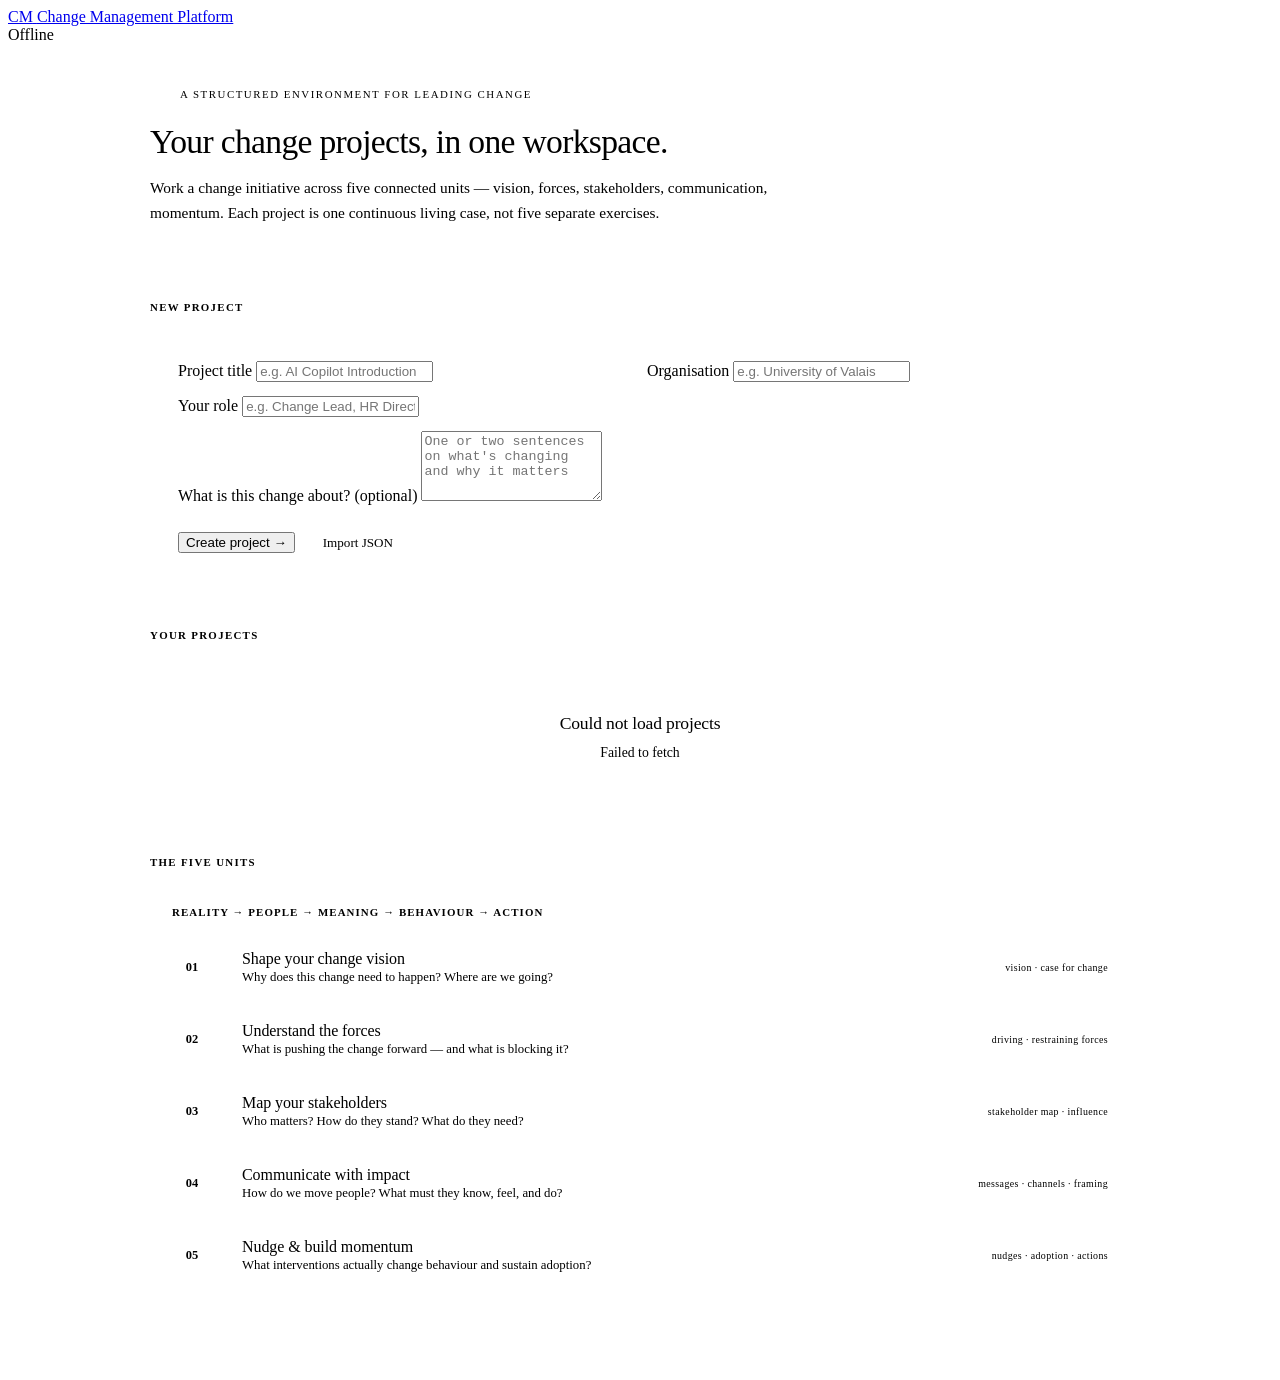
==== index.html @ 746314b5 "Rename index (4).html to index.html" ====
<!DOCTYPE html>
<html lang="en">
<head>
<meta charset="UTF-8">
<meta name="viewport" content="width=device-width, initial-scale=1.0">
<title>Change Management Platform</title>
<link rel="stylesheet" href="cmt-shell.css">
<style>
/* Dashboard-specific — this page doesn't use the workspace sidebar.
   Body needs to scroll (unit pages don't). */
body { height: auto; overflow: auto; min-height: 100vh; display: block; background: var(--canvas); }

.dash-wrap { max-width: 980px; margin: 0 auto; padding: 44px 32px 80px; }

/* Hero — subtle, editorial, not a marketing splash */
.hero {
  margin-bottom: 36px;
  padding-bottom: 24px;
  border-bottom: 1px solid var(--rule);
}
.hero-eyebrow {
  font-family: var(--mono);
  font-size: 0.68rem;
  font-weight: 500;
  letter-spacing: 0.14em;
  text-transform: uppercase;
  color: var(--muted);
  margin-bottom: 12px;
  display: flex;
  align-items: center;
  gap: 10px;
}
.hero-eyebrow::before {
  content: '';
  width: 20px;
  height: 1px;
  background: var(--accent);
}
.hero-title {
  font-family: var(--serif);
  font-size: 2.1rem;
  font-weight: 500;
  color: var(--ink);
  letter-spacing: -0.02em;
  line-height: 1.15;
  margin-bottom: 12px;
  max-width: 720px;
}
.hero-sub {
  font-size: 0.96rem;
  color: var(--body);
  line-height: 1.6;
  max-width: 620px;
}

/* Section headers */
.section-head {
  display: flex;
  align-items: baseline;
  justify-content: space-between;
  margin-bottom: 16px;
  padding-bottom: 8px;
}
.section-title {
  font-family: var(--mono);
  font-size: 0.68rem;
  font-weight: 600;
  letter-spacing: 0.12em;
  text-transform: uppercase;
  color: var(--muted);
}
.section-meta {
  font-family: var(--mono);
  font-size: 0.7rem;
  color: var(--muted);
}

/* New project form */
.new-project {
  background: var(--surface);
  border: 1px solid var(--rule);
  border-radius: 2px;
  padding: 24px 28px;
  margin-bottom: 44px;
}
.new-project-grid {
  display: grid;
  grid-template-columns: 1fr 1fr;
  gap: 14px;
  margin-bottom: 14px;
}
.new-project-field-full { grid-column: span 2; }
.new-project-actions {
  display: flex;
  gap: 10px;
  align-items: center;
  flex-wrap: wrap;
  padding-top: 6px;
}
.label-file {
  display: inline-flex;
  align-items: center;
  gap: 6px;
  padding: 10px 18px;
  border-radius: 2px;
  font-family: var(--sans);
  font-size: 0.82rem;
  font-weight: 500;
  cursor: pointer;
  border: 1px solid var(--g-30);
  background: var(--surface);
  color: var(--ink);
  transition: all var(--t-fast);
}
.label-file:hover { background: var(--g-10); border-color: var(--g-50); }

/* Projects list */
.projects-list { margin-bottom: 44px; }
.project-card {
  background: var(--surface);
  border: 1px solid var(--rule);
  border-radius: 2px;
  padding: 18px 22px;
  margin-bottom: 8px;
  transition: all var(--t-fast);
  cursor: pointer;
  display: grid;
  grid-template-columns: 1fr auto;
  gap: 18px;
  align-items: center;
}
.project-card:hover {
  border-color: var(--accent);
  box-shadow: 0 0 0 1px var(--accent);
}
.project-card-main { min-width: 0; }
.project-card-org {
  font-family: var(--mono);
  font-size: 0.62rem;
  font-weight: 500;
  letter-spacing: 0.1em;
  text-transform: uppercase;
  color: var(--muted);
  margin-bottom: 3px;
}
.project-card-title {
  font-family: var(--serif);
  font-size: 1.1rem;
  font-weight: 500;
  color: var(--ink);
  margin-bottom: 6px;
  line-height: 1.25;
  letter-spacing: -0.01em;
}
.project-card-summary {
  font-size: 0.82rem;
  color: var(--body);
  line-height: 1.55;
  margin-bottom: 10px;
  display: -webkit-box;
  -webkit-line-clamp: 2;
  -webkit-box-orient: vertical;
  overflow: hidden;
}
.project-card-meta {
  display: flex;
  align-items: center;
  gap: 14px;
  flex-wrap: wrap;
}
.project-card-date {
  font-family: var(--mono);
  font-size: 0.66rem;
  color: var(--muted);
}

/* Progress track */
.progress-track {
  display: flex;
  gap: 3px;
}
.progress-seg {
  width: 24px; height: 4px;
  border-radius: 1px;
  background: var(--rule);
  transition: background var(--t-fast);
}
.progress-seg.done { background: var(--accent); }
.progress-seg.active { background: var(--accent-lt); box-shadow: inset 0 0 0 1.5px var(--accent); }
.progress-label {
  font-family: var(--mono);
  font-size: 0.64rem;
  color: var(--muted);
  margin-left: 8px;
}

.project-card-actions {
  display: flex;
  flex-direction: column;
  gap: 8px;
  align-items: flex-end;
}

/* Stage badge */
.stage-badge {
  font-family: var(--mono);
  font-size: 0.6rem;
  font-weight: 600;
  letter-spacing: 0.08em;
  text-transform: uppercase;
  padding: 3px 8px;
  border-radius: 2px;
}
.stage-unit_1   { background: var(--u1-lt); color: var(--u1); }
.stage-unit_2   { background: var(--u2-lt); color: var(--u2); }
.stage-unit_3   { background: var(--u3-lt); color: var(--u3); }
.stage-unit_4   { background: var(--u4-lt); color: var(--u4); }
.stage-unit_5   { background: var(--u5-lt); color: var(--u5); }
.stage-complete { background: var(--ok-lt); color: var(--ok); }

/* Demo badge — subtle chip on seeded example projects */
.demo-chip {
  font-family: var(--mono);
  font-size: 0.58rem;
  font-weight: 600;
  letter-spacing: 0.12em;
  text-transform: uppercase;
  padding: 2px 7px;
  border-radius: 2px;
  background: var(--g-100);
  color: var(--g-00);
  margin-left: 8px;
  vertical-align: middle;
}

/* Empty state */
.projects-empty {
  background: var(--surface);
  border: 1px dashed var(--rule);
  border-radius: 2px;
  padding: 48px 24px;
  text-align: center;
}
.projects-empty-label {
  font-family: var(--mono);
  font-size: 0.68rem;
  font-weight: 500;
  letter-spacing: 0.1em;
  text-transform: uppercase;
  color: var(--muted);
  margin-bottom: 10px;
}
.projects-empty-title {
  font-family: var(--serif);
  font-size: 1.1rem;
  font-weight: 500;
  color: var(--ink);
  margin-bottom: 8px;
  letter-spacing: -0.01em;
}
.projects-empty-sub {
  font-size: 0.86rem;
  color: var(--body);
  line-height: 1.6;
  max-width: 360px;
  margin: 0 auto;
}

/* Unit reference table */
.units-overview {
  background: var(--surface);
  border: 1px solid var(--rule);
  border-radius: 2px;
  overflow: hidden;
}
.units-overview-head {
  padding: 14px 22px;
  background: var(--g-05);
  border-bottom: 1px solid var(--rule);
  font-family: var(--mono);
  font-size: 0.68rem;
  font-weight: 600;
  color: var(--muted);
  letter-spacing: 0.1em;
  text-transform: uppercase;
}
.unit-row {
  display: grid;
  grid-template-columns: 52px 1fr auto;
  align-items: center;
  gap: 18px;
  padding: 16px 22px;
  border-bottom: 1px solid var(--rule-soft);
  transition: background var(--t-fast);
}
.unit-row:last-child { border-bottom: none; }
.unit-row:hover { background: var(--g-05); }
.unit-num {
  width: 40px; height: 40px;
  border-radius: 2px;
  display: grid;
  place-items: center;
  font-family: var(--mono);
  font-size: 0.78rem;
  font-weight: 600;
  background: var(--g-10);
  color: var(--muted);
}
.unit-num.u1 { background: var(--u1-lt); color: var(--u1); }
.unit-num.u2 { background: var(--u2-lt); color: var(--u2); }
.unit-num.u3 { background: var(--u3-lt); color: var(--u3); }
.unit-num.u4 { background: var(--u4-lt); color: var(--u4); }
.unit-num.u5 { background: var(--u5-lt); color: var(--u5); }
.unit-name {
  font-family: var(--serif);
  font-size: 1rem;
  font-weight: 500;
  color: var(--ink);
  margin-bottom: 2px;
  letter-spacing: -0.005em;
}
.unit-question { font-size: 0.8rem; color: var(--muted); }
.unit-output {
  font-family: var(--mono);
  font-size: 0.62rem;
  color: var(--muted);
  text-align: right;
  letter-spacing: 0.04em;
}

/* Modal */
.modal-overlay {
  position: fixed;
  inset: 0;
  background: rgba(18,22,25,0.55);
  display: grid;
  place-items: center;
  z-index: 100;
  opacity: 0;
  pointer-events: none;
  transition: opacity var(--t-mid);
}
.modal-overlay.visible { opacity: 1; pointer-events: all; }
.modal {
  background: var(--surface);
  border-radius: 2px;
  padding: 28px;
  width: 460px;
  max-width: 92vw;
  box-shadow: 0 20px 60px rgba(0,0,0,0.25);
  transform: translateY(12px);
  transition: transform var(--t-mid);
}
.modal-overlay.visible .modal { transform: translateY(0); }
.modal-title {
  font-family: var(--serif);
  font-size: 1.15rem;
  font-weight: 500;
  color: var(--ink);
  margin-bottom: 6px;
  letter-spacing: -0.01em;
}
.modal-sub {
  font-size: 0.85rem;
  color: var(--body);
  margin-bottom: 22px;
  line-height: 1.55;
}
.modal-actions {
  display: flex;
  gap: 10px;
  justify-content: flex-end;
}

/* Skeleton */
.sk-card {
  height: 96px;
  margin-bottom: 8px;
  border-radius: 2px;
  background: linear-gradient(90deg, var(--g-10) 25%, var(--g-05) 50%, var(--g-10) 75%);
  background-size: 200% 100%;
  animation: shimmer 1.4s infinite;
}
@keyframes shimmer {
  0% { background-position: 200% 0; }
  100% { background-position: -200% 0; }
}

.btn-ghost { color: var(--muted); }
.btn-ghost:hover { color: var(--danger); background: var(--danger-lt); }

@media (max-width: 640px) {
  .hero-title { font-size: 1.5rem; }
  .new-project-grid { grid-template-columns: 1fr; }
  .new-project-field-full { grid-column: span 1; }
  .project-card { grid-template-columns: 1fr; }
  .project-card-actions { flex-direction: row; align-items: center; justify-content: space-between; }
}
</style>
</head>
<body>

<header class="topbar">
  <a class="topbar-brand" href="index.html">
    <span class="topbar-mark">CM</span>
    <span class="topbar-title">Change Management Platform</span>
  </a>
  <div class="topbar-center"></div>
  <div class="topbar-right">
    <span class="save-indicator" id="status-text">Connecting</span>
  </div>
</header>

<div class="dash-wrap">

  <div class="hero">
    <div class="hero-eyebrow">A structured environment for leading change</div>
    <h1 class="hero-title">Your change projects, in one workspace.</h1>
    <p class="hero-sub">Work a change initiative across five connected units — vision, forces, stakeholders, communication, momentum. Each project is one continuous living case, not five separate exercises.</p>
  </div>

  <div class="section-head">
    <div class="section-title">New project</div>
  </div>
  <div class="new-project">
    <div class="new-project-grid">
      <div class="field-group" style="margin:0;">
        <label class="label">Project title</label>
        <input class="field-input" id="np-title" placeholder="e.g. AI Copilot Introduction" maxlength="120">
      </div>
      <div class="field-group" style="margin:0;">
        <label class="label">Organisation</label>
        <input class="field-input" id="np-org" placeholder="e.g. University of Valais" maxlength="120">
      </div>
      <div class="field-group" style="margin:0;">
        <label class="label">Your role</label>
        <input class="field-input" id="np-role" placeholder="e.g. Change Lead, HR Director" maxlength="120">
      </div>
      <div class="field-group new-project-field-full" style="margin:0;">
        <label class="label">What is this change about? (optional)</label>
        <textarea class="field-textarea" id="np-summary" style="min-height:64px;" placeholder="One or two sentences on what's changing and why it matters"></textarea>
      </div>
    </div>
    <div class="new-project-actions">
      <button class="btn btn-primary" id="btn-create" onclick="createProject()">Create project →</button>
      <label class="label-file">
        Import JSON
        <input type="file" accept=".json" style="display:none;" onchange="importProject(event)">
      </label>
    </div>
  </div>

  <div class="section-head">
    <div class="section-title">Your projects</div>
    <div class="section-meta" id="projects-count"></div>
  </div>
  <div class="projects-list" id="projects-list">
    <div class="sk-card"></div>
    <div class="sk-card" style="opacity:0.6;"></div>
  </div>

  <div class="section-head">
    <div class="section-title">The five units</div>
  </div>
  <div class="units-overview">
    <div class="units-overview-head">Reality → People → Meaning → Behaviour → Action</div>
    <div class="unit-row">
      <div class="unit-num u1">01</div>
      <div>
        <div class="unit-name">Shape your change vision</div>
        <div class="unit-question">Why does this change need to happen? Where are we going?</div>
      </div>
      <div class="unit-output">vision · case for change</div>
    </div>
    <div class="unit-row">
      <div class="unit-num u2">02</div>
      <div>
        <div class="unit-name">Understand the forces</div>
        <div class="unit-question">What is pushing the change forward — and what is blocking it?</div>
      </div>
      <div class="unit-output">driving · restraining forces</div>
    </div>
    <div class="unit-row">
      <div class="unit-num u3">03</div>
      <div>
        <div class="unit-name">Map your stakeholders</div>
        <div class="unit-question">Who matters? How do they stand? What do they need?</div>
      </div>
      <div class="unit-output">stakeholder map · influence</div>
    </div>
    <div class="unit-row">
      <div class="unit-num u4">04</div>
      <div>
        <div class="unit-name">Communicate with impact</div>
        <div class="unit-question">How do we move people? What must they know, feel, and do?</div>
      </div>
      <div class="unit-output">messages · channels · framing</div>
    </div>
    <div class="unit-row">
      <div class="unit-num u5">05</div>
      <div>
        <div class="unit-name">Nudge &amp; build momentum</div>
        <div class="unit-question">What interventions actually change behaviour and sustain adoption?</div>
      </div>
      <div class="unit-output">nudges · adoption · actions</div>
    </div>
  </div>

</div>

<div class="modal-overlay" id="delete-modal">
  <div class="modal">
    <div class="modal-title">Delete this project?</div>
    <div class="modal-sub">This will permanently delete the project and all its unit data. This cannot be undone.</div>
    <div class="modal-actions">
      <button class="btn btn-secondary" onclick="closeDeleteModal()">Cancel</button>
      <button class="btn btn-primary" style="background:var(--danger);" id="btn-confirm-delete" onclick="confirmDelete()">Delete project</button>
    </div>
  </div>
</div>

<div class="toast" id="toast"></div>

<script src="cmt-client.js"></script>
<script>
'use strict';

const UNIT_FILES = {
  unit_1:   'unit1-vision.html',
  unit_2:   'unit2-forces.html',
  unit_3:   'unit3-stakeholders.html',
  unit_4:   'unit4-communication.html',
  unit_5:   'unit5-nudges.html',
  complete: 'unit1-vision.html',
};
const STAGE_LABELS = {
  unit_1: 'Unit 1 — Vision', unit_2: 'Unit 2 — Forces', unit_3: 'Unit 3 — Stakeholders',
  unit_4: 'Unit 4 — Communication', unit_5: 'Unit 5 — Momentum', complete: 'Complete',
};
const STAGE_TO_NUM = { unit_1:1, unit_2:2, unit_3:3, unit_4:4, unit_5:5, complete:5 };

let deleteTargetId = null;

async function init() {
  const { ok } = await CMT.ping();
  const text = document.getElementById('status-text');
  if (ok) { text.textContent = 'Connected'; text.className = 'save-indicator saved'; }
  else { text.textContent = 'Offline'; }
  loadProjects();
}

async function loadProjects() {
  const list = document.getElementById('projects-list');
  const count = document.getElementById('projects-count');
  try {
    const projects = await CMT.getProjects();
    count.textContent = projects.length + ' project' + (projects.length !== 1 ? 's' : '');
    if (!projects.length) {
      list.innerHTML = '<div class="projects-empty">'
        + '<div class="projects-empty-label">No projects yet</div>'
        + '<div class="projects-empty-title">Start your first change project</div>'
        + '<div class="projects-empty-sub">Each project works through all five units as one connected case.</div>'
        + '</div>';
      return;
    }
    list.innerHTML = projects.map(p => renderProjectCard(p)).join('');
  } catch (e) {
    list.innerHTML = '<div class="projects-empty"><div class="projects-empty-title">Could not load projects</div><div class="projects-empty-sub">' + esc(e.message) + '</div></div>';
  }
}

function renderProjectCard(p) {
  const stageNum = STAGE_TO_NUM[p.stage] || 1;
  const segs = [1,2,3,4,5].map(n => {
    const cls = n < stageNum ? 'done' : n === stageNum ? 'active' : '';
    return '<div class="progress-seg ' + cls + '"></div>';
  }).join('');
  const updated = new Date(p.updated_at).toLocaleDateString('en-GB', { day:'numeric', month:'short', year:'numeric' });

  return '<div class="project-card" onclick="openProject(\'' + p.id + '\')">'
    + '<div class="project-card-main">'
    +   (p.organization ? '<div class="project-card-org">' + esc(p.organization) + '</div>' : '')
    +   '<div class="project-card-title">' + esc(p.title) + (p.is_demo ? '<span class="demo-chip">Demo</span>' : '') + '</div>'
    +   (p.summary ? '<div class="project-card-summary">' + esc(p.summary) + '</div>' : '')
    +   '<div class="project-card-meta">'
    +     '<div class="progress-track">' + segs + '</div>'
    +     '<div class="progress-label">' + (STAGE_LABELS[p.stage] || 'Unit 1') + '</div>'
    +     '<div class="project-card-date">Updated ' + updated + '</div>'
    +   '</div>'
    + '</div>'
    + '<div class="project-card-actions" onclick="event.stopPropagation()">'
    +   '<span class="stage-badge stage-' + p.stage + '">' + (STAGE_LABELS[p.stage] || 'Unit 1') + '</span>'
    +   (p.is_demo
        ? ''
        : '<button class="btn btn-sm btn-ghost" onclick="promptDelete(\'' + p.id + '\')">Delete</button>')
    + '</div>'
    + '</div>';
}

function openProject(projectId) {
  CMT.setCurrentProjectId(projectId);
  CMT.getProject(projectId).then(p => {
    if (!p) return;
    const file = UNIT_FILES[p.stage] || 'unit1-vision.html';
    window.location.href = file + '?project=' + projectId;
  });
}

async function createProject() {
  const title   = document.getElementById('np-title').value.trim();
  const org     = document.getElementById('np-org').value.trim();
  const role    = document.getElementById('np-role').value.trim();
  const summary = document.getElementById('np-summary').value.trim();
  if (!title) {
    document.getElementById('np-title').focus();
    showToast('Please give your project a title.', 'error');
    return;
  }
  const btn = document.getElementById('btn-create');
  btn.disabled = true; btn.textContent = 'Creating';
  try {
    const project = await CMT.createProject({ title, organization: org, your_role: role, summary });
    showToast('Project created.', 'ok');
    window.location.href = 'unit1-vision.html?project=' + project.id;
  } catch (e) {
    showToast('Could not create project: ' + e.message, 'error');
    btn.disabled = false; btn.textContent = 'Create project →';
  }
}

async function importProject(event) {
  const file = event.target.files[0];
  if (!file) return;
  try {
    showToast('Importing');
    await CMT.importProject(file);
    showToast('Project imported.', 'ok');
    await loadProjects();
  } catch (e) {
    showToast('Import failed: ' + e.message, 'error');
  }
  event.target.value = '';
}

function promptDelete(projectId) {
  deleteTargetId = projectId;
  document.getElementById('delete-modal').classList.add('visible');
}
function closeDeleteModal() {
  deleteTargetId = null;
  document.getElementById('delete-modal').classList.remove('visible');
}
async function confirmDelete() {
  if (!deleteTargetId) return;
  try {
    await CMT.deleteProject(deleteTargetId);
    showToast('Project deleted.', 'ok');
    closeDeleteModal();
    loadProjects();
  } catch (e) {
    showToast('Delete failed: ' + e.message, 'error');
  }
}

function showToast(msg, type = '') {
  const t = document.getElementById('toast');
  t.textContent = msg;
  t.className = 'toast show ' + type;
  setTimeout(() => t.classList.remove('show'), 3000);
}
function esc(s) { return String(s || '').replace(/&/g,'&amp;').replace(/</g,'&lt;').replace(/>/g,'&gt;').replace(/"/g,'&quot;'); }

document.getElementById('delete-modal').addEventListener('click', function(e) {
  if (e.target === this) closeDeleteModal();
});

init();
</script>
</body>
</html>
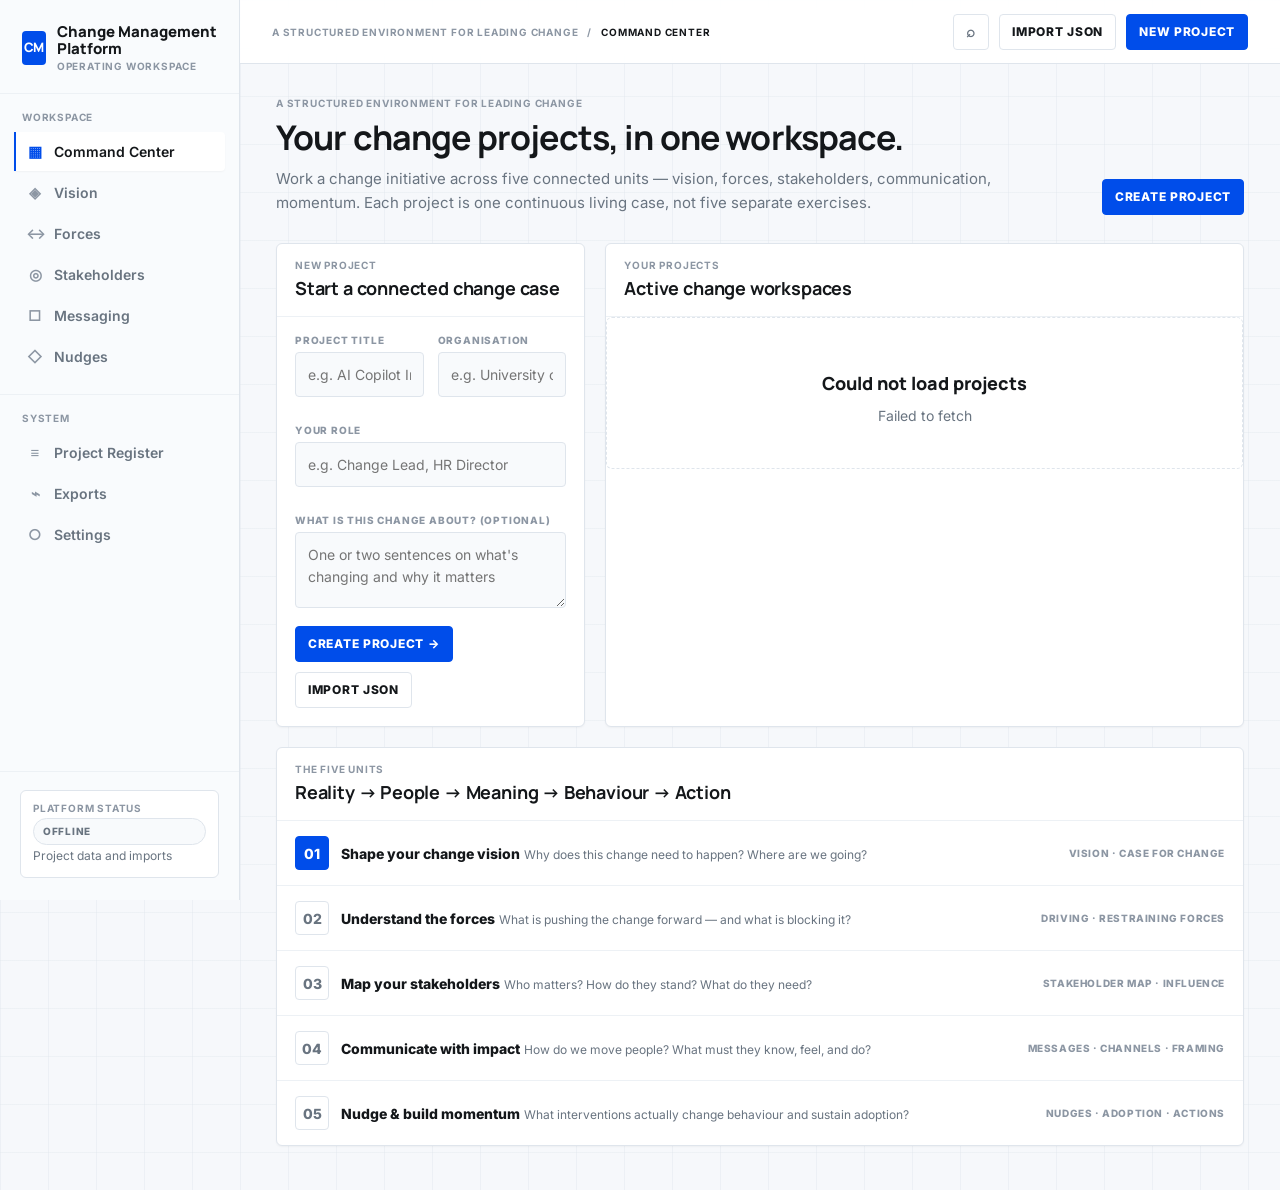
==== commit b53e886e: "design update" ====
--- a/index.html
+++ b/index.html
@@ -1,680 +1,354 @@
 <!DOCTYPE html>
 <html lang="en">
 <head>
-<meta charset="UTF-8">
-<meta name="viewport" content="width=device-width, initial-scale=1.0">
-<title>Change Management Platform</title>
-<link rel="stylesheet" href="cmt-shell.css">
-<style>
-/* Dashboard-specific — this page doesn't use the workspace sidebar.
-   Body needs to scroll (unit pages don't). */
-body { height: auto; overflow: auto; min-height: 100vh; display: block; background: var(--canvas); }
-
-.dash-wrap { max-width: 980px; margin: 0 auto; padding: 44px 32px 80px; }
-
-/* Hero — subtle, editorial, not a marketing splash */
-.hero {
-  margin-bottom: 36px;
-  padding-bottom: 24px;
-  border-bottom: 1px solid var(--rule);
-}
-.hero-eyebrow {
-  font-family: var(--mono);
-  font-size: 0.68rem;
-  font-weight: 500;
-  letter-spacing: 0.14em;
-  text-transform: uppercase;
-  color: var(--muted);
-  margin-bottom: 12px;
-  display: flex;
-  align-items: center;
-  gap: 10px;
-}
-.hero-eyebrow::before {
-  content: '';
-  width: 20px;
-  height: 1px;
-  background: var(--accent);
-}
-.hero-title {
-  font-family: var(--serif);
-  font-size: 2.1rem;
-  font-weight: 500;
-  color: var(--ink);
-  letter-spacing: -0.02em;
-  line-height: 1.15;
-  margin-bottom: 12px;
-  max-width: 720px;
-}
-.hero-sub {
-  font-size: 0.96rem;
-  color: var(--body);
-  line-height: 1.6;
-  max-width: 620px;
-}
-
-/* Section headers */
-.section-head {
-  display: flex;
-  align-items: baseline;
-  justify-content: space-between;
-  margin-bottom: 16px;
-  padding-bottom: 8px;
-}
-.section-title {
-  font-family: var(--mono);
-  font-size: 0.68rem;
-  font-weight: 600;
-  letter-spacing: 0.12em;
-  text-transform: uppercase;
-  color: var(--muted);
-}
-.section-meta {
-  font-family: var(--mono);
-  font-size: 0.7rem;
-  color: var(--muted);
-}
-
-/* New project form */
-.new-project {
-  background: var(--surface);
-  border: 1px solid var(--rule);
-  border-radius: 2px;
-  padding: 24px 28px;
-  margin-bottom: 44px;
-}
-.new-project-grid {
-  display: grid;
-  grid-template-columns: 1fr 1fr;
-  gap: 14px;
-  margin-bottom: 14px;
-}
-.new-project-field-full { grid-column: span 2; }
-.new-project-actions {
-  display: flex;
-  gap: 10px;
-  align-items: center;
-  flex-wrap: wrap;
-  padding-top: 6px;
-}
-.label-file {
-  display: inline-flex;
-  align-items: center;
-  gap: 6px;
-  padding: 10px 18px;
-  border-radius: 2px;
-  font-family: var(--sans);
-  font-size: 0.82rem;
-  font-weight: 500;
-  cursor: pointer;
-  border: 1px solid var(--g-30);
-  background: var(--surface);
-  color: var(--ink);
-  transition: all var(--t-fast);
-}
-.label-file:hover { background: var(--g-10); border-color: var(--g-50); }
-
-/* Projects list */
-.projects-list { margin-bottom: 44px; }
-.project-card {
-  background: var(--surface);
-  border: 1px solid var(--rule);
-  border-radius: 2px;
-  padding: 18px 22px;
-  margin-bottom: 8px;
-  transition: all var(--t-fast);
-  cursor: pointer;
-  display: grid;
-  grid-template-columns: 1fr auto;
-  gap: 18px;
-  align-items: center;
-}
-.project-card:hover {
-  border-color: var(--accent);
-  box-shadow: 0 0 0 1px var(--accent);
-}
-.project-card-main { min-width: 0; }
-.project-card-org {
-  font-family: var(--mono);
-  font-size: 0.62rem;
-  font-weight: 500;
-  letter-spacing: 0.1em;
-  text-transform: uppercase;
-  color: var(--muted);
-  margin-bottom: 3px;
-}
-.project-card-title {
-  font-family: var(--serif);
-  font-size: 1.1rem;
-  font-weight: 500;
-  color: var(--ink);
-  margin-bottom: 6px;
-  line-height: 1.25;
-  letter-spacing: -0.01em;
-}
-.project-card-summary {
-  font-size: 0.82rem;
-  color: var(--body);
-  line-height: 1.55;
-  margin-bottom: 10px;
-  display: -webkit-box;
-  -webkit-line-clamp: 2;
-  -webkit-box-orient: vertical;
-  overflow: hidden;
-}
-.project-card-meta {
-  display: flex;
-  align-items: center;
-  gap: 14px;
-  flex-wrap: wrap;
-}
-.project-card-date {
-  font-family: var(--mono);
-  font-size: 0.66rem;
-  color: var(--muted);
-}
-
-/* Progress track */
-.progress-track {
-  display: flex;
-  gap: 3px;
-}
-.progress-seg {
-  width: 24px; height: 4px;
-  border-radius: 1px;
-  background: var(--rule);
-  transition: background var(--t-fast);
-}
-.progress-seg.done { background: var(--accent); }
-.progress-seg.active { background: var(--accent-lt); box-shadow: inset 0 0 0 1.5px var(--accent); }
-.progress-label {
-  font-family: var(--mono);
-  font-size: 0.64rem;
-  color: var(--muted);
-  margin-left: 8px;
-}
-
-.project-card-actions {
-  display: flex;
-  flex-direction: column;
-  gap: 8px;
-  align-items: flex-end;
-}
-
-/* Stage badge */
-.stage-badge {
-  font-family: var(--mono);
-  font-size: 0.6rem;
-  font-weight: 600;
-  letter-spacing: 0.08em;
-  text-transform: uppercase;
-  padding: 3px 8px;
-  border-radius: 2px;
-}
-.stage-unit_1   { background: var(--u1-lt); color: var(--u1); }
-.stage-unit_2   { background: var(--u2-lt); color: var(--u2); }
-.stage-unit_3   { background: var(--u3-lt); color: var(--u3); }
-.stage-unit_4   { background: var(--u4-lt); color: var(--u4); }
-.stage-unit_5   { background: var(--u5-lt); color: var(--u5); }
-.stage-complete { background: var(--ok-lt); color: var(--ok); }
-
-/* Demo badge — subtle chip on seeded example projects */
-.demo-chip {
-  font-family: var(--mono);
-  font-size: 0.58rem;
-  font-weight: 600;
-  letter-spacing: 0.12em;
-  text-transform: uppercase;
-  padding: 2px 7px;
-  border-radius: 2px;
-  background: var(--g-100);
-  color: var(--g-00);
-  margin-left: 8px;
-  vertical-align: middle;
-}
-
-/* Empty state */
-.projects-empty {
-  background: var(--surface);
-  border: 1px dashed var(--rule);
-  border-radius: 2px;
-  padding: 48px 24px;
-  text-align: center;
-}
-.projects-empty-label {
-  font-family: var(--mono);
-  font-size: 0.68rem;
-  font-weight: 500;
-  letter-spacing: 0.1em;
-  text-transform: uppercase;
-  color: var(--muted);
-  margin-bottom: 10px;
-}
-.projects-empty-title {
-  font-family: var(--serif);
-  font-size: 1.1rem;
-  font-weight: 500;
-  color: var(--ink);
-  margin-bottom: 8px;
-  letter-spacing: -0.01em;
-}
-.projects-empty-sub {
-  font-size: 0.86rem;
-  color: var(--body);
-  line-height: 1.6;
-  max-width: 360px;
-  margin: 0 auto;
-}
-
-/* Unit reference table */
-.units-overview {
-  background: var(--surface);
-  border: 1px solid var(--rule);
-  border-radius: 2px;
-  overflow: hidden;
-}
-.units-overview-head {
-  padding: 14px 22px;
-  background: var(--g-05);
-  border-bottom: 1px solid var(--rule);
-  font-family: var(--mono);
-  font-size: 0.68rem;
-  font-weight: 600;
-  color: var(--muted);
-  letter-spacing: 0.1em;
-  text-transform: uppercase;
-}
-.unit-row {
-  display: grid;
-  grid-template-columns: 52px 1fr auto;
-  align-items: center;
-  gap: 18px;
-  padding: 16px 22px;
-  border-bottom: 1px solid var(--rule-soft);
-  transition: background var(--t-fast);
-}
-.unit-row:last-child { border-bottom: none; }
-.unit-row:hover { background: var(--g-05); }
-.unit-num {
-  width: 40px; height: 40px;
-  border-radius: 2px;
-  display: grid;
-  place-items: center;
-  font-family: var(--mono);
-  font-size: 0.78rem;
-  font-weight: 600;
-  background: var(--g-10);
-  color: var(--muted);
-}
-.unit-num.u1 { background: var(--u1-lt); color: var(--u1); }
-.unit-num.u2 { background: var(--u2-lt); color: var(--u2); }
-.unit-num.u3 { background: var(--u3-lt); color: var(--u3); }
-.unit-num.u4 { background: var(--u4-lt); color: var(--u4); }
-.unit-num.u5 { background: var(--u5-lt); color: var(--u5); }
-.unit-name {
-  font-family: var(--serif);
-  font-size: 1rem;
-  font-weight: 500;
-  color: var(--ink);
-  margin-bottom: 2px;
-  letter-spacing: -0.005em;
-}
-.unit-question { font-size: 0.8rem; color: var(--muted); }
-.unit-output {
-  font-family: var(--mono);
-  font-size: 0.62rem;
-  color: var(--muted);
-  text-align: right;
-  letter-spacing: 0.04em;
-}
-
-/* Modal */
-.modal-overlay {
-  position: fixed;
-  inset: 0;
-  background: rgba(18,22,25,0.55);
-  display: grid;
-  place-items: center;
-  z-index: 100;
-  opacity: 0;
-  pointer-events: none;
-  transition: opacity var(--t-mid);
-}
-.modal-overlay.visible { opacity: 1; pointer-events: all; }
-.modal {
-  background: var(--surface);
-  border-radius: 2px;
-  padding: 28px;
-  width: 460px;
-  max-width: 92vw;
-  box-shadow: 0 20px 60px rgba(0,0,0,0.25);
-  transform: translateY(12px);
-  transition: transform var(--t-mid);
-}
-.modal-overlay.visible .modal { transform: translateY(0); }
-.modal-title {
-  font-family: var(--serif);
-  font-size: 1.15rem;
-  font-weight: 500;
-  color: var(--ink);
-  margin-bottom: 6px;
-  letter-spacing: -0.01em;
-}
-.modal-sub {
-  font-size: 0.85rem;
-  color: var(--body);
-  margin-bottom: 22px;
-  line-height: 1.55;
-}
-.modal-actions {
-  display: flex;
-  gap: 10px;
-  justify-content: flex-end;
-}
-
-/* Skeleton */
-.sk-card {
-  height: 96px;
-  margin-bottom: 8px;
-  border-radius: 2px;
-  background: linear-gradient(90deg, var(--g-10) 25%, var(--g-05) 50%, var(--g-10) 75%);
-  background-size: 200% 100%;
-  animation: shimmer 1.4s infinite;
-}
-@keyframes shimmer {
-  0% { background-position: 200% 0; }
-  100% { background-position: -200% 0; }
-}
-
-.btn-ghost { color: var(--muted); }
-.btn-ghost:hover { color: var(--danger); background: var(--danger-lt); }
-
-@media (max-width: 640px) {
-  .hero-title { font-size: 1.5rem; }
-  .new-project-grid { grid-template-columns: 1fr; }
-  .new-project-field-full { grid-column: span 1; }
-  .project-card { grid-template-columns: 1fr; }
-  .project-card-actions { flex-direction: row; align-items: center; justify-content: space-between; }
-}
-</style>
+  <meta charset="UTF-8">
+  <meta name="viewport" content="width=device-width, initial-scale=1.0">
+  <title>Change Management Platform</title>
+  <link rel="stylesheet" href="cmt-system.css">
 </head>
 <body>
-
-<header class="topbar">
-  <a class="topbar-brand" href="index.html">
-    <span class="topbar-mark">CM</span>
-    <span class="topbar-title">Change Management Platform</span>
-  </a>
-  <div class="topbar-center"></div>
-  <div class="topbar-right">
-    <span class="save-indicator" id="status-text">Connecting</span>
+  <div class="app-shell">
+    <aside class="sidebar" aria-label="Product navigation">
+      <div class="brand">
+        <a class="brand-lockup" href="index.html">
+          <div class="brand-mark">CM</div>
+          <div>
+            <div class="brand-title">Change Management Platform</div>
+            <div class="brand-subtitle">Operating workspace</div>
+          </div>
+        </a>
+      </div>
+
+      <div class="side-section">
+        <div class="side-title meta-label">Workspace</div>
+        <nav class="nav-list">
+          <a class="nav-item is-active" href="index.html"><span class="nav-icon">▦</span><span>Command Center</span></a>
+          <a class="nav-item" href="unit1-vision.html"><span class="nav-icon">◈</span><span>Vision</span></a>
+          <a class="nav-item" href="unit2-forces.html"><span class="nav-icon">↔</span><span>Forces</span></a>
+          <a class="nav-item" href="unit3-stakeholders.html"><span class="nav-icon">◎</span><span>Stakeholders</span></a>
+          <a class="nav-item" href="unit4-communication.html"><span class="nav-icon">□</span><span>Messaging</span></a>
+          <a class="nav-item" href="unit5-nudges.html"><span class="nav-icon">◇</span><span>Nudges</span></a>
+        </nav>
+      </div>
+
+      <div class="side-section">
+        <div class="side-title meta-label">System</div>
+        <nav class="nav-list">
+          <a class="nav-item" href="#"><span class="nav-icon">≡</span><span>Project Register</span></a>
+          <a class="nav-item" href="#"><span class="nav-icon">⌁</span><span>Exports</span></a>
+          <a class="nav-item" href="#"><span class="nav-icon">○</span><span>Settings</span></a>
+        </nav>
+      </div>
+
+      <div class="sidebar-footer">
+        <div class="workspace-chip">
+          <div class="meta-label">Platform status</div>
+          <div class="workspace-chip-title" id="status-text">Connecting</div>
+          <div class="workspace-chip-sub">Project data and imports</div>
+        </div>
+      </div>
+    </aside>
+
+    <header class="topbar">
+      <nav class="crumbs" aria-label="Breadcrumb">
+        <span class="meta-label">A structured environment for leading change</span>
+        <span class="meta-label">/</span>
+        <span class="meta-label crumb-current">Command Center</span>
+      </nav>
+      <div class="topbar-actions">
+        <button class="btn btn-quiet icon-btn" aria-label="Search">⌕</button>
+        <label class="btn">
+          Import JSON
+          <input type="file" accept=".json" style="display:none;" onchange="importProject(event)">
+        </label>
+        <button class="btn btn-primary" onclick="document.getElementById('np-title').focus()">New Project</button>
+      </div>
+    </header>
+
+    <main class="main">
+      <div class="main-inner">
+        <section class="page-head">
+          <div>
+            <div class="eyebrow">A structured environment for leading change</div>
+            <h1 class="page-title">Your change projects, in one workspace.</h1>
+            <p class="page-subtitle">Work a change initiative across five connected units — vision, forces, stakeholders, communication, momentum. Each project is one continuous living case, not five separate exercises.</p>
+          </div>
+          <button class="btn btn-primary" onclick="document.getElementById('np-title').focus()">Create Project</button>
+        </section>
+
+        <div class="grid-12">
+          <section class="module span-4">
+            <div class="module-header">
+              <div>
+                <div class="eyebrow">New project</div>
+                <h2 class="module-title">Start a connected change case</h2>
+              </div>
+            </div>
+            <div class="module-body">
+              <div class="field-grid">
+                <div class="field-group">
+                  <label class="label">Project title</label>
+                  <input class="field-input" id="np-title" placeholder="e.g. AI Copilot Introduction" maxlength="120">
+                </div>
+                <div class="field-group">
+                  <label class="label">Organisation</label>
+                  <input class="field-input" id="np-org" placeholder="e.g. University of Valais" maxlength="120">
+                </div>
+                <div class="field-group field-wide">
+                  <label class="label">Your role</label>
+                  <input class="field-input" id="np-role" placeholder="e.g. Change Lead, HR Director" maxlength="120">
+                </div>
+                <div class="field-group field-wide">
+                  <label class="label">What is this change about? (optional)</label>
+                  <textarea class="field-textarea" id="np-summary" style="min-height:76px;" placeholder="One or two sentences on what's changing and why it matters"></textarea>
+                </div>
+              </div>
+              <div style="display:flex; gap:10px; flex-wrap:wrap; margin-top:4px;">
+                <button class="btn btn-primary" id="btn-create" onclick="createProject()">Create project →</button>
+                <label class="label-file">
+                  Import JSON
+                  <input type="file" accept=".json" style="display:none;" onchange="importProject(event)">
+                </label>
+              </div>
+            </div>
+          </section>
+
+          <section class="module span-8">
+            <div class="module-header">
+              <div>
+                <div class="eyebrow">Your projects</div>
+                <h2 class="module-title">Active change workspaces</h2>
+              </div>
+              <div class="section-meta" id="projects-count"></div>
+            </div>
+            <div class="projects-list project-list" id="projects-list">
+              <div class="sk-card"></div>
+              <div class="sk-card" style="opacity:0.6;"></div>
+            </div>
+          </section>
+
+          <section class="module span-12">
+            <div class="module-header">
+              <div>
+                <div class="eyebrow">The five units</div>
+                <h2 class="module-title">Reality → People → Meaning → Behaviour → Action</h2>
+              </div>
+            </div>
+            <div class="module-map">
+              <a class="module-link is-active" href="unit1-vision.html">
+                <span class="module-index">01</span>
+                <span>
+                  <span class="module-link-title">Shape your change vision</span>
+                  <span class="module-link-sub">Why does this change need to happen? Where are we going?</span>
+                </span>
+                <span class="unit-output">vision · case for change</span>
+              </a>
+              <a class="module-link" href="unit2-forces.html">
+                <span class="module-index">02</span>
+                <span>
+                  <span class="module-link-title">Understand the forces</span>
+                  <span class="module-link-sub">What is pushing the change forward — and what is blocking it?</span>
+                </span>
+                <span class="unit-output">driving · restraining forces</span>
+              </a>
+              <a class="module-link" href="unit3-stakeholders.html">
+                <span class="module-index">03</span>
+                <span>
+                  <span class="module-link-title">Map your stakeholders</span>
+                  <span class="module-link-sub">Who matters? How do they stand? What do they need?</span>
+                </span>
+                <span class="unit-output">stakeholder map · influence</span>
+              </a>
+              <a class="module-link" href="unit4-communication.html">
+                <span class="module-index">04</span>
+                <span>
+                  <span class="module-link-title">Communicate with impact</span>
+                  <span class="module-link-sub">How do we move people? What must they know, feel, and do?</span>
+                </span>
+                <span class="unit-output">messages · channels · framing</span>
+              </a>
+              <a class="module-link" href="unit5-nudges.html">
+                <span class="module-index">05</span>
+                <span>
+                  <span class="module-link-title">Nudge &amp; build momentum</span>
+                  <span class="module-link-sub">What interventions actually change behaviour and sustain adoption?</span>
+                </span>
+                <span class="unit-output">nudges · adoption · actions</span>
+              </a>
+            </div>
+          </section>
+        </div>
+      </div>
+    </main>
   </div>
-</header>
-
-<div class="dash-wrap">
-
-  <div class="hero">
-    <div class="hero-eyebrow">A structured environment for leading change</div>
-    <h1 class="hero-title">Your change projects, in one workspace.</h1>
-    <p class="hero-sub">Work a change initiative across five connected units — vision, forces, stakeholders, communication, momentum. Each project is one continuous living case, not five separate exercises.</p>
-  </div>
-
-  <div class="section-head">
-    <div class="section-title">New project</div>
-  </div>
-  <div class="new-project">
-    <div class="new-project-grid">
-      <div class="field-group" style="margin:0;">
-        <label class="label">Project title</label>
-        <input class="field-input" id="np-title" placeholder="e.g. AI Copilot Introduction" maxlength="120">
-      </div>
-      <div class="field-group" style="margin:0;">
-        <label class="label">Organisation</label>
-        <input class="field-input" id="np-org" placeholder="e.g. University of Valais" maxlength="120">
-      </div>
-      <div class="field-group" style="margin:0;">
-        <label class="label">Your role</label>
-        <input class="field-input" id="np-role" placeholder="e.g. Change Lead, HR Director" maxlength="120">
-      </div>
-      <div class="field-group new-project-field-full" style="margin:0;">
-        <label class="label">What is this change about? (optional)</label>
-        <textarea class="field-textarea" id="np-summary" style="min-height:64px;" placeholder="One or two sentences on what's changing and why it matters"></textarea>
-      </div>
-    </div>
-    <div class="new-project-actions">
-      <button class="btn btn-primary" id="btn-create" onclick="createProject()">Create project →</button>
-      <label class="label-file">
-        Import JSON
-        <input type="file" accept=".json" style="display:none;" onchange="importProject(event)">
-      </label>
+
+  <div class="modal-overlay" id="delete-modal">
+    <div class="modal">
+      <div class="modal-title">Delete this project?</div>
+      <div class="modal-sub">This will permanently delete the project and all its unit data. This cannot be undone.</div>
+      <div class="modal-actions">
+        <button class="btn btn-secondary" onclick="closeDeleteModal()">Cancel</button>
+        <button class="btn btn-primary" style="background:var(--red); border-color:var(--red);" id="btn-confirm-delete" onclick="confirmDelete()">Delete project</button>
+      </div>
     </div>
   </div>
 
-  <div class="section-head">
-    <div class="section-title">Your projects</div>
-    <div class="section-meta" id="projects-count"></div>
-  </div>
-  <div class="projects-list" id="projects-list">
-    <div class="sk-card"></div>
-    <div class="sk-card" style="opacity:0.6;"></div>
-  </div>
-
-  <div class="section-head">
-    <div class="section-title">The five units</div>
-  </div>
-  <div class="units-overview">
-    <div class="units-overview-head">Reality → People → Meaning → Behaviour → Action</div>
-    <div class="unit-row">
-      <div class="unit-num u1">01</div>
-      <div>
-        <div class="unit-name">Shape your change vision</div>
-        <div class="unit-question">Why does this change need to happen? Where are we going?</div>
-      </div>
-      <div class="unit-output">vision · case for change</div>
-    </div>
-    <div class="unit-row">
-      <div class="unit-num u2">02</div>
-      <div>
-        <div class="unit-name">Understand the forces</div>
-        <div class="unit-question">What is pushing the change forward — and what is blocking it?</div>
-      </div>
-      <div class="unit-output">driving · restraining forces</div>
-    </div>
-    <div class="unit-row">
-      <div class="unit-num u3">03</div>
-      <div>
-        <div class="unit-name">Map your stakeholders</div>
-        <div class="unit-question">Who matters? How do they stand? What do they need?</div>
-      </div>
-      <div class="unit-output">stakeholder map · influence</div>
-    </div>
-    <div class="unit-row">
-      <div class="unit-num u4">04</div>
-      <div>
-        <div class="unit-name">Communicate with impact</div>
-        <div class="unit-question">How do we move people? What must they know, feel, and do?</div>
-      </div>
-      <div class="unit-output">messages · channels · framing</div>
-    </div>
-    <div class="unit-row">
-      <div class="unit-num u5">05</div>
-      <div>
-        <div class="unit-name">Nudge &amp; build momentum</div>
-        <div class="unit-question">What interventions actually change behaviour and sustain adoption?</div>
-      </div>
-      <div class="unit-output">nudges · adoption · actions</div>
-    </div>
-  </div>
-
-</div>
-
-<div class="modal-overlay" id="delete-modal">
-  <div class="modal">
-    <div class="modal-title">Delete this project?</div>
-    <div class="modal-sub">This will permanently delete the project and all its unit data. This cannot be undone.</div>
-    <div class="modal-actions">
-      <button class="btn btn-secondary" onclick="closeDeleteModal()">Cancel</button>
-      <button class="btn btn-primary" style="background:var(--danger);" id="btn-confirm-delete" onclick="confirmDelete()">Delete project</button>
-    </div>
-  </div>
-</div>
-
-<div class="toast" id="toast"></div>
-
-<script src="cmt-client.js"></script>
-<script>
-'use strict';
-
-const UNIT_FILES = {
-  unit_1:   'unit1-vision.html',
-  unit_2:   'unit2-forces.html',
-  unit_3:   'unit3-stakeholders.html',
-  unit_4:   'unit4-communication.html',
-  unit_5:   'unit5-nudges.html',
-  complete: 'unit1-vision.html',
-};
-const STAGE_LABELS = {
-  unit_1: 'Unit 1 — Vision', unit_2: 'Unit 2 — Forces', unit_3: 'Unit 3 — Stakeholders',
-  unit_4: 'Unit 4 — Communication', unit_5: 'Unit 5 — Momentum', complete: 'Complete',
-};
-const STAGE_TO_NUM = { unit_1:1, unit_2:2, unit_3:3, unit_4:4, unit_5:5, complete:5 };
-
-let deleteTargetId = null;
-
-async function init() {
-  const { ok } = await CMT.ping();
-  const text = document.getElementById('status-text');
-  if (ok) { text.textContent = 'Connected'; text.className = 'save-indicator saved'; }
-  else { text.textContent = 'Offline'; }
-  loadProjects();
-}
-
-async function loadProjects() {
-  const list = document.getElementById('projects-list');
-  const count = document.getElementById('projects-count');
-  try {
-    const projects = await CMT.getProjects();
-    count.textContent = projects.length + ' project' + (projects.length !== 1 ? 's' : '');
-    if (!projects.length) {
-      list.innerHTML = '<div class="projects-empty">'
-        + '<div class="projects-empty-label">No projects yet</div>'
-        + '<div class="projects-empty-title">Start your first change project</div>'
-        + '<div class="projects-empty-sub">Each project works through all five units as one connected case.</div>'
-        + '</div>';
+  <div class="toast" id="toast"></div>
+
+  <script src="cmt-client.js"></script>
+  <script>
+  'use strict';
+
+  const UNIT_FILES = {
+    unit_1:   'unit1-vision.html',
+    unit_2:   'unit2-forces.html',
+    unit_3:   'unit3-stakeholders.html',
+    unit_4:   'unit4-communication.html',
+    unit_5:   'unit5-nudges.html',
+    complete: 'unit1-vision.html',
+  };
+  const STAGE_LABELS = {
+    unit_1: 'Unit 1 — Vision', unit_2: 'Unit 2 — Forces', unit_3: 'Unit 3 — Stakeholders',
+    unit_4: 'Unit 4 — Communication', unit_5: 'Unit 5 — Momentum', complete: 'Complete',
+  };
+  const STAGE_TO_NUM = { unit_1:1, unit_2:2, unit_3:3, unit_4:4, unit_5:5, complete:5 };
+
+  let deleteTargetId = null;
+
+  async function init() {
+    const { ok } = await CMT.ping();
+    const text = document.getElementById('status-text');
+    if (ok) { text.textContent = 'Connected'; text.className = 'workspace-chip-title save-indicator saved'; }
+    else { text.textContent = 'Offline'; text.className = 'workspace-chip-title save-indicator'; }
+    loadProjects();
+  }
+
+  async function loadProjects() {
+    const list = document.getElementById('projects-list');
+    const count = document.getElementById('projects-count');
+    try {
+      const projects = await CMT.getProjects();
+      count.textContent = projects.length + ' project' + (projects.length !== 1 ? 's' : '');
+      if (!projects.length) {
+        list.innerHTML = '<div class="projects-empty">'
+          + '<div class="projects-empty-label">No projects yet</div>'
+          + '<div class="projects-empty-title">Start your first change project</div>'
+          + '<div class="projects-empty-sub">Each project works through all five units as one connected case.</div>'
+          + '</div>';
+        return;
+      }
+      list.innerHTML = projects.map(p => renderProjectCard(p)).join('');
+    } catch (e) {
+      list.innerHTML = '<div class="projects-empty"><div class="projects-empty-title">Could not load projects</div><div class="projects-empty-sub">' + esc(e.message) + '</div></div>';
+    }
+  }
+
+  function renderProjectCard(p) {
+    const stageNum = STAGE_TO_NUM[p.stage] || 1;
+    const segs = [1,2,3,4,5].map(n => {
+      const cls = n < stageNum ? 'done' : n === stageNum ? 'active' : '';
+      return '<div class="progress-seg ' + cls + '"></div>';
+    }).join('');
+    const updated = new Date(p.updated_at).toLocaleDateString('en-GB', { day:'numeric', month:'short', year:'numeric' });
+
+    return '<div class="project-card" onclick="openProject(\'' + p.id + '\')">'
+      + '<div class="project-card-main">'
+      +   (p.organization ? '<div class="project-card-org">' + esc(p.organization) + '</div>' : '')
+      +   '<div class="project-card-title">' + esc(p.title) + (p.is_demo ? '<span class="demo-chip">Demo</span>' : '') + '</div>'
+      +   (p.summary ? '<div class="project-card-summary">' + esc(p.summary) + '</div>' : '')
+      +   '<div class="project-card-meta">'
+      +     '<div class="progress-track">' + segs + '</div>'
+      +     '<div class="progress-label">' + (STAGE_LABELS[p.stage] || 'Unit 1') + '</div>'
+      +     '<div class="project-card-date">Updated ' + updated + '</div>'
+      +   '</div>'
+      + '</div>'
+      + '<div class="project-card-actions" onclick="event.stopPropagation()">'
+      +   '<span class="stage-badge stage-' + p.stage + '">' + (STAGE_LABELS[p.stage] || 'Unit 1') + '</span>'
+      +   (p.is_demo
+          ? ''
+          : '<button class="btn btn-sm btn-ghost" onclick="promptDelete(\'' + p.id + '\')">Delete</button>')
+      + '</div>'
+      + '</div>';
+  }
+
+  function openProject(projectId) {
+    CMT.setCurrentProjectId(projectId);
+    CMT.getProject(projectId).then(p => {
+      if (!p) return;
+      const file = UNIT_FILES[p.stage] || 'unit1-vision.html';
+      window.location.href = file + '?project=' + projectId;
+    });
+  }
+
+  async function createProject() {
+    const title   = document.getElementById('np-title').value.trim();
+    const org     = document.getElementById('np-org').value.trim();
+    const role    = document.getElementById('np-role').value.trim();
+    const summary = document.getElementById('np-summary').value.trim();
+    if (!title) {
+      document.getElementById('np-title').focus();
+      showToast('Please give your project a title.', 'error');
       return;
     }
-    list.innerHTML = projects.map(p => renderProjectCard(p)).join('');
-  } catch (e) {
-    list.innerHTML = '<div class="projects-empty"><div class="projects-empty-title">Could not load projects</div><div class="projects-empty-sub">' + esc(e.message) + '</div></div>';
-  }
-}
-
-function renderProjectCard(p) {
-  const stageNum = STAGE_TO_NUM[p.stage] || 1;
-  const segs = [1,2,3,4,5].map(n => {
-    const cls = n < stageNum ? 'done' : n === stageNum ? 'active' : '';
-    return '<div class="progress-seg ' + cls + '"></div>';
-  }).join('');
-  const updated = new Date(p.updated_at).toLocaleDateString('en-GB', { day:'numeric', month:'short', year:'numeric' });
-
-  return '<div class="project-card" onclick="openProject(\'' + p.id + '\')">'
-    + '<div class="project-card-main">'
-    +   (p.organization ? '<div class="project-card-org">' + esc(p.organization) + '</div>' : '')
-    +   '<div class="project-card-title">' + esc(p.title) + (p.is_demo ? '<span class="demo-chip">Demo</span>' : '') + '</div>'
-    +   (p.summary ? '<div class="project-card-summary">' + esc(p.summary) + '</div>' : '')
-    +   '<div class="project-card-meta">'
-    +     '<div class="progress-track">' + segs + '</div>'
-    +     '<div class="progress-label">' + (STAGE_LABELS[p.stage] || 'Unit 1') + '</div>'
-    +     '<div class="project-card-date">Updated ' + updated + '</div>'
-    +   '</div>'
-    + '</div>'
-    + '<div class="project-card-actions" onclick="event.stopPropagation()">'
-    +   '<span class="stage-badge stage-' + p.stage + '">' + (STAGE_LABELS[p.stage] || 'Unit 1') + '</span>'
-    +   (p.is_demo
-        ? ''
-        : '<button class="btn btn-sm btn-ghost" onclick="promptDelete(\'' + p.id + '\')">Delete</button>')
-    + '</div>'
-    + '</div>';
-}
-
-function openProject(projectId) {
-  CMT.setCurrentProjectId(projectId);
-  CMT.getProject(projectId).then(p => {
-    if (!p) return;
-    const file = UNIT_FILES[p.stage] || 'unit1-vision.html';
-    window.location.href = file + '?project=' + projectId;
+    const btn = document.getElementById('btn-create');
+    btn.disabled = true; btn.textContent = 'Creating';
+    try {
+      const project = await CMT.createProject({ title, organization: org, your_role: role, summary });
+      showToast('Project created.', 'ok');
+      window.location.href = 'unit1-vision.html?project=' + project.id;
+    } catch (e) {
+      showToast('Could not create project: ' + e.message, 'error');
+      btn.disabled = false; btn.textContent = 'Create project →';
+    }
+  }
+
+  async function importProject(event) {
+    const file = event.target.files[0];
+    if (!file) return;
+    try {
+      showToast('Importing');
+      await CMT.importProject(file);
+      showToast('Project imported.', 'ok');
+      await loadProjects();
+    } catch (e) {
+      showToast('Import failed: ' + e.message, 'error');
+    }
+    event.target.value = '';
+  }
+
+  function promptDelete(projectId) {
+    deleteTargetId = projectId;
+    document.getElementById('delete-modal').classList.add('visible');
+  }
+  function closeDeleteModal() {
+    deleteTargetId = null;
+    document.getElementById('delete-modal').classList.remove('visible');
+  }
+  async function confirmDelete() {
+    if (!deleteTargetId) return;
+    try {
+      await CMT.deleteProject(deleteTargetId);
+      showToast('Project deleted.', 'ok');
+      closeDeleteModal();
+      loadProjects();
+    } catch (e) {
+      showToast('Delete failed: ' + e.message, 'error');
+    }
+  }
+
+  function showToast(msg, type = '') {
+    const t = document.getElementById('toast');
+    t.textContent = msg;
+    t.className = 'toast show ' + type;
+    setTimeout(() => t.classList.remove('show'), 3000);
+  }
+  function esc(s) { return String(s || '').replace(/&/g,'&amp;').replace(/</g,'&lt;').replace(/>/g,'&gt;').replace(/"/g,'&quot;'); }
+
+  document.getElementById('delete-modal').addEventListener('click', function(e) {
+    if (e.target === this) closeDeleteModal();
   });
-}
-
-async function createProject() {
-  const title   = document.getElementById('np-title').value.trim();
-  const org     = document.getElementById('np-org').value.trim();
-  const role    = document.getElementById('np-role').value.trim();
-  const summary = document.getElementById('np-summary').value.trim();
-  if (!title) {
-    document.getElementById('np-title').focus();
-    showToast('Please give your project a title.', 'error');
-    return;
-  }
-  const btn = document.getElementById('btn-create');
-  btn.disabled = true; btn.textContent = 'Creating';
-  try {
-    const project = await CMT.createProject({ title, organization: org, your_role: role, summary });
-    showToast('Project created.', 'ok');
-    window.location.href = 'unit1-vision.html?project=' + project.id;
-  } catch (e) {
-    showToast('Could not create project: ' + e.message, 'error');
-    btn.disabled = false; btn.textContent = 'Create project →';
-  }
-}
-
-async function importProject(event) {
-  const file = event.target.files[0];
-  if (!file) return;
-  try {
-    showToast('Importing');
-    await CMT.importProject(file);
-    showToast('Project imported.', 'ok');
-    await loadProjects();
-  } catch (e) {
-    showToast('Import failed: ' + e.message, 'error');
-  }
-  event.target.value = '';
-}
-
-function promptDelete(projectId) {
-  deleteTargetId = projectId;
-  document.getElementById('delete-modal').classList.add('visible');
-}
-function closeDeleteModal() {
-  deleteTargetId = null;
-  document.getElementById('delete-modal').classList.remove('visible');
-}
-async function confirmDelete() {
-  if (!deleteTargetId) return;
-  try {
-    await CMT.deleteProject(deleteTargetId);
-    showToast('Project deleted.', 'ok');
-    closeDeleteModal();
-    loadProjects();
-  } catch (e) {
-    showToast('Delete failed: ' + e.message, 'error');
-  }
-}
-
-function showToast(msg, type = '') {
-  const t = document.getElementById('toast');
-  t.textContent = msg;
-  t.className = 'toast show ' + type;
-  setTimeout(() => t.classList.remove('show'), 3000);
-}
-function esc(s) { return String(s || '').replace(/&/g,'&amp;').replace(/</g,'&lt;').replace(/>/g,'&gt;').replace(/"/g,'&quot;'); }
-
-document.getElementById('delete-modal').addEventListener('click', function(e) {
-  if (e.target === this) closeDeleteModal();
-});
-
-init();
-</script>
+
+  init();
+  </script>
 </body>
 </html>
--- a/cmt-system.css
+++ b/cmt-system.css
@@ -0,0 +1,2568 @@
+@import url("https://fonts.googleapis.com/css2?family=Inter:wght@400;500;600;700&family=Manrope:wght@600;700;800&display=swap");
+
+:root {
+  --bg: #f6f8fb;
+  --panel: #ffffff;
+  --panel-soft: #fbfcfe;
+  --ink: #14171a;
+  --text: #313942;
+  --muted: #697480;
+  --faint: #8c96a3;
+  --line: #dfe5ec;
+  --line-soft: #edf1f5;
+  --blue: #004dea;
+  --blue-strong: #003ec4;
+  --blue-soft: #eef4ff;
+  --green: #1f7a4d;
+  --green-soft: #eef8f2;
+  --amber: #9b6200;
+  --amber-soft: #fff7e8;
+  --red: #b42318;
+  --red-soft: #fff1f0;
+  --sidebar: 240px;
+  --topbar: 64px;
+  --radius-control: 4px;
+  --radius-panel: 6px;
+  --shadow-line: 0 1px 2px rgba(20, 23, 26, 0.04);
+}
+
+* {
+  box-sizing: border-box;
+}
+
+html {
+  min-width: 320px;
+  background: var(--bg);
+}
+
+body {
+  margin: 0;
+  min-height: 100vh;
+  background:
+    linear-gradient(90deg, rgba(223, 229, 236, 0.42) 1px, transparent 1px),
+    linear-gradient(180deg, rgba(223, 229, 236, 0.36) 1px, transparent 1px),
+    var(--bg);
+  background-size: 48px 48px;
+  color: var(--text);
+  font-family: "Inter", Arial, sans-serif;
+  font-size: 14px;
+  line-height: 1.5;
+  letter-spacing: 0;
+}
+
+button,
+input,
+textarea,
+select {
+  font: inherit;
+}
+
+button {
+  cursor: pointer;
+}
+
+a {
+  color: inherit;
+  text-decoration: none;
+}
+
+h1,
+h2,
+h3,
+h4 {
+  margin: 0;
+  color: var(--ink);
+  font-family: "Manrope", Arial, sans-serif;
+  letter-spacing: -0.01em;
+}
+
+p {
+  margin: 0;
+}
+
+.app-shell {
+  min-height: 100vh;
+}
+
+.sidebar {
+  position: fixed;
+  inset: 0 auto 0 0;
+  z-index: 30;
+  width: var(--sidebar);
+  border-right: 1px solid var(--line);
+  background: #f9fbfd;
+  display: flex;
+  flex-direction: column;
+}
+
+.brand {
+  padding: 24px 22px 22px;
+  border-bottom: 1px solid var(--line-soft);
+}
+
+.brand-lockup {
+  display: flex;
+  gap: 11px;
+  align-items: center;
+}
+
+.brand-mark {
+  width: 34px;
+  height: 34px;
+  border-radius: var(--radius-control);
+  background: var(--blue);
+  color: #fff;
+  display: grid;
+  place-items: center;
+  font-family: "Manrope", Arial, sans-serif;
+  font-size: 13px;
+  font-weight: 800;
+  letter-spacing: -0.02em;
+}
+
+.brand-title {
+  color: var(--ink);
+  font-family: "Manrope", Arial, sans-serif;
+  font-size: 15px;
+  font-weight: 800;
+  line-height: 1.1;
+}
+
+.brand-subtitle,
+.meta-label,
+.eyebrow,
+.field-label,
+.table-head,
+.small-caps {
+  color: var(--faint);
+  font-size: 10px;
+  font-weight: 700;
+  letter-spacing: 0.08em;
+  line-height: 1;
+  text-transform: uppercase;
+}
+
+.brand-subtitle {
+  margin-top: 4px;
+}
+
+.side-section {
+  padding: 18px 14px;
+}
+
+.side-section + .side-section {
+  border-top: 1px solid var(--line-soft);
+}
+
+.side-title {
+  padding: 0 8px 10px;
+}
+
+.nav-list {
+  display: grid;
+  gap: 2px;
+}
+
+.nav-item {
+  min-height: 38px;
+  border-left: 2px solid transparent;
+  border-radius: 0 var(--radius-control) var(--radius-control) 0;
+  color: var(--muted);
+  display: flex;
+  align-items: center;
+  gap: 10px;
+  padding: 9px 12px 9px 10px;
+  font-weight: 600;
+  transition: background 140ms ease, color 140ms ease, border-color 140ms ease;
+}
+
+button.nav-item {
+  width: 100%;
+  border-top: 0;
+  border-right: 0;
+  border-bottom: 0;
+  font-family: inherit;
+  font-size: 14px;
+  text-align: left;
+}
+
+.nav-item:hover {
+  background: #f0f4f8;
+  color: var(--ink);
+}
+
+.nav-item.is-active {
+  border-left-color: var(--blue);
+  background: var(--panel);
+  color: var(--ink);
+  box-shadow: var(--shadow-line);
+}
+
+.nav-icon {
+  width: 18px;
+  color: var(--faint);
+  font-size: 15px;
+  line-height: 1;
+  text-align: center;
+}
+
+.nav-item.is-active .nav-icon {
+  color: var(--blue);
+}
+
+.sidebar-footer {
+  margin-top: auto;
+  padding: 18px 20px 22px;
+  border-top: 1px solid var(--line-soft);
+}
+
+.workspace-chip {
+  border: 1px solid var(--line);
+  border-radius: var(--radius-panel);
+  background: var(--panel);
+  padding: 12px;
+}
+
+.workspace-chip-title {
+  margin-top: 5px;
+  color: var(--ink);
+  font-weight: 700;
+}
+
+.workspace-chip-sub {
+  margin-top: 2px;
+  color: var(--muted);
+  font-size: 12px;
+}
+
+.topbar {
+  position: fixed;
+  inset: 0 0 auto var(--sidebar);
+  z-index: 20;
+  height: var(--topbar);
+  border-bottom: 1px solid var(--line);
+  background: rgba(255, 255, 255, 0.92);
+  backdrop-filter: blur(12px);
+  display: flex;
+  align-items: center;
+  justify-content: space-between;
+  gap: 20px;
+  padding: 0 32px;
+}
+
+.crumbs {
+  display: flex;
+  align-items: center;
+  gap: 9px;
+  min-width: 0;
+}
+
+.crumb-current {
+  color: var(--ink);
+}
+
+.topbar-actions {
+  display: flex;
+  align-items: center;
+  gap: 10px;
+}
+
+.main {
+  margin-left: var(--sidebar);
+  padding: calc(var(--topbar) + 34px) 36px 44px;
+}
+
+.main-inner {
+  width: min(100%, 1440px);
+  margin: 0 auto;
+}
+
+.page-head {
+  display: grid;
+  grid-template-columns: minmax(0, 1fr) auto;
+  gap: 24px;
+  align-items: end;
+  margin-bottom: 28px;
+}
+
+.page-title {
+  margin-top: 10px;
+  max-width: 820px;
+  font-size: 34px;
+  line-height: 1.14;
+  letter-spacing: -0.025em;
+}
+
+.page-subtitle {
+  max-width: 720px;
+  margin-top: 10px;
+  color: var(--muted);
+  font-size: 15px;
+  line-height: 1.6;
+}
+
+.grid-12 {
+  display: grid;
+  grid-template-columns: repeat(12, minmax(0, 1fr));
+  gap: 20px;
+}
+
+.span-12 { grid-column: span 12; }
+.span-8 { grid-column: span 8; }
+.span-7 { grid-column: span 7; }
+.span-6 { grid-column: span 6; }
+.span-5 { grid-column: span 5; }
+.span-4 { grid-column: span 4; }
+.span-3 { grid-column: span 3; }
+
+.module {
+  border: 1px solid var(--line);
+  border-radius: var(--radius-panel);
+  background: var(--panel);
+  box-shadow: var(--shadow-line);
+}
+
+.module-header {
+  min-height: 56px;
+  border-bottom: 1px solid var(--line-soft);
+  display: flex;
+  align-items: center;
+  justify-content: space-between;
+  gap: 16px;
+  padding: 16px 18px;
+}
+
+.module-body {
+  padding: 18px;
+}
+
+.module-title {
+  margin-top: 6px;
+  font-size: 18px;
+  line-height: 1.35;
+}
+
+.module-note {
+  margin-top: 6px;
+  color: var(--muted);
+  font-size: 13px;
+}
+
+.btn {
+  min-height: 36px;
+  border: 1px solid var(--line);
+  border-radius: var(--radius-control);
+  background: var(--panel);
+  color: var(--ink);
+  display: inline-flex;
+  align-items: center;
+  justify-content: center;
+  gap: 8px;
+  padding: 8px 12px;
+  font-size: 12px;
+  font-weight: 800;
+  letter-spacing: 0.06em;
+  line-height: 1;
+  text-transform: uppercase;
+  transition: border-color 140ms ease, background 140ms ease, color 140ms ease;
+}
+
+.btn:hover {
+  border-color: #c5ced8;
+  background: #fafbfd;
+}
+
+.btn-primary {
+  border-color: var(--blue);
+  background: var(--blue);
+  color: #fff;
+}
+
+.btn-primary:hover {
+  border-color: var(--blue-strong);
+  background: var(--blue-strong);
+}
+
+.btn-quiet {
+  background: transparent;
+}
+
+.icon-btn {
+  width: 36px;
+  min-width: 36px;
+  padding: 0;
+  color: var(--muted);
+  font-size: 15px;
+}
+
+.field-grid {
+  display: grid;
+  grid-template-columns: repeat(2, minmax(0, 1fr));
+  gap: 14px;
+}
+
+.field {
+  display: grid;
+  gap: 7px;
+}
+
+.field-wide {
+  grid-column: 1 / -1;
+}
+
+.input,
+.textarea,
+.select {
+  width: 100%;
+  border: 1px solid var(--line);
+  border-radius: var(--radius-control);
+  background: #f8fafc;
+  color: var(--ink);
+  outline: none;
+  padding: 11px 12px;
+  transition: border-color 140ms ease, background 140ms ease, box-shadow 140ms ease;
+}
+
+.textarea {
+  min-height: 112px;
+  resize: vertical;
+}
+
+.input:focus,
+.textarea:focus,
+.select:focus {
+  border-color: var(--blue);
+  background: #fff;
+  box-shadow: 0 0 0 3px rgba(0, 77, 234, 0.08);
+}
+
+.metric-strip {
+  display: grid;
+  grid-template-columns: repeat(4, minmax(0, 1fr));
+  gap: 1px;
+  overflow: hidden;
+  border: 1px solid var(--line);
+  border-radius: var(--radius-panel);
+  background: var(--line);
+}
+
+.metric {
+  background: var(--panel);
+  padding: 18px;
+}
+
+.metric-value {
+  margin-top: 12px;
+  color: var(--ink);
+  font-family: "Manrope", Arial, sans-serif;
+  font-size: 26px;
+  font-weight: 800;
+  letter-spacing: -0.02em;
+}
+
+.metric-caption {
+  margin-top: 4px;
+  color: var(--muted);
+  font-size: 12px;
+}
+
+.project-list {
+  display: grid;
+}
+
+.project-card {
+  border-bottom: 1px solid var(--line-soft);
+  background: var(--panel);
+  display: grid;
+  grid-template-columns: minmax(0, 1fr) auto;
+  gap: 18px;
+  align-items: center;
+  min-height: 86px;
+  padding: 18px;
+  cursor: pointer;
+  transition: background 140ms ease, box-shadow 140ms ease;
+}
+
+.project-card:hover {
+  background: #fbfcfe;
+  box-shadow: inset 2px 0 0 var(--blue);
+}
+
+.project-card:last-child {
+  border-bottom: 0;
+}
+
+.project-card-main {
+  min-width: 0;
+}
+
+.project-card-org {
+  color: var(--faint);
+  font-size: 10px;
+  font-weight: 800;
+  letter-spacing: 0.08em;
+  line-height: 1;
+  text-transform: uppercase;
+}
+
+.project-card-title {
+  margin-top: 7px;
+  color: var(--ink);
+  font-family: "Manrope", Arial, sans-serif;
+  font-size: 16px;
+  font-weight: 800;
+  line-height: 1.25;
+}
+
+.project-card-summary {
+  max-width: 720px;
+  margin-top: 6px;
+  color: var(--muted);
+  font-size: 13px;
+  line-height: 1.5;
+}
+
+.section-meta {
+  color: var(--faint);
+  font-size: 10px;
+  font-weight: 800;
+  letter-spacing: 0.08em;
+  text-transform: uppercase;
+}
+
+.project-row {
+  display: grid;
+  grid-template-columns: minmax(230px, 1.3fr) 150px 130px 130px 92px;
+  gap: 16px;
+  align-items: center;
+  min-height: 76px;
+  border-bottom: 1px solid var(--line-soft);
+  padding: 16px 18px;
+}
+
+.project-row:last-child {
+  border-bottom: 0;
+}
+
+.project-name {
+  color: var(--ink);
+  font-family: "Manrope", Arial, sans-serif;
+  font-size: 15px;
+  font-weight: 700;
+  line-height: 1.25;
+}
+
+.project-desc {
+  margin-top: 4px;
+  color: var(--muted);
+  font-size: 12px;
+}
+
+.status {
+  width: fit-content;
+  border: 1px solid var(--line);
+  border-radius: 999px;
+  background: #f8fafc;
+  color: var(--text);
+  padding: 5px 8px;
+  font-size: 10px;
+  font-weight: 800;
+  letter-spacing: 0.05em;
+  line-height: 1;
+  text-transform: uppercase;
+}
+
+.status-blue {
+  border-color: #cfe0ff;
+  background: var(--blue-soft);
+  color: var(--blue-strong);
+}
+
+.status-green {
+  border-color: #cfead9;
+  background: var(--green-soft);
+  color: var(--green);
+}
+
+.status-amber {
+  border-color: #f4dfb7;
+  background: var(--amber-soft);
+  color: var(--amber);
+}
+
+.module-map {
+  display: grid;
+  gap: 0;
+}
+
+.module-link {
+  display: grid;
+  grid-template-columns: 34px minmax(0, 1fr) auto;
+  gap: 12px;
+  align-items: center;
+  border-bottom: 1px solid var(--line-soft);
+  padding: 15px 18px;
+}
+
+.module-link:last-child {
+  border-bottom: 0;
+}
+
+.module-index {
+  width: 34px;
+  height: 34px;
+  border: 1px solid var(--line);
+  border-radius: var(--radius-control);
+  color: var(--muted);
+  display: grid;
+  place-items: center;
+  font-weight: 800;
+}
+
+.module-link.is-active .module-index {
+  border-color: var(--blue);
+  background: var(--blue);
+  color: #fff;
+}
+
+.module-link-title {
+  color: var(--ink);
+  font-weight: 800;
+}
+
+.module-link-sub {
+  margin-top: 2px;
+  color: var(--muted);
+  font-size: 12px;
+}
+
+.unit-output {
+  color: var(--faint);
+  font-size: 10px;
+  font-weight: 800;
+  letter-spacing: 0.06em;
+  text-align: right;
+  text-transform: uppercase;
+}
+
+.progress-rail {
+  width: 100%;
+  height: 6px;
+  overflow: hidden;
+  border-radius: 999px;
+  background: #edf1f5;
+}
+
+.progress-fill {
+  height: 100%;
+  background: var(--blue);
+}
+
+.activity-list {
+  display: grid;
+}
+
+.activity-item {
+  display: grid;
+  grid-template-columns: 88px minmax(0, 1fr);
+  gap: 16px;
+  border-bottom: 1px solid var(--line-soft);
+  padding: 14px 0;
+}
+
+.activity-item:first-child {
+  padding-top: 0;
+}
+
+.activity-item:last-child {
+  border-bottom: 0;
+  padding-bottom: 0;
+}
+
+.activity-time {
+  color: var(--faint);
+  font-size: 12px;
+  font-weight: 700;
+}
+
+.activity-text {
+  color: var(--text);
+}
+
+.activity-text strong {
+  color: var(--ink);
+  font-weight: 800;
+}
+
+.stack {
+  display: grid;
+  gap: 20px;
+}
+
+.stack-sm {
+  display: grid;
+  gap: 12px;
+}
+
+.vision-layout {
+  align-items: start;
+}
+
+.rail-card {
+  border-bottom: 1px solid var(--line-soft);
+  padding: 16px 18px;
+}
+
+.rail-card:last-child {
+  border-bottom: 0;
+}
+
+.rail-value {
+  margin-top: 8px;
+  color: var(--ink);
+  font-weight: 700;
+}
+
+.state-block {
+  border-left: 2px solid var(--line);
+  padding-left: 13px;
+}
+
+.state-block.is-current {
+  border-left-color: var(--red);
+}
+
+.state-block.is-target {
+  border-left-color: var(--blue);
+}
+
+.editor {
+  min-height: 420px;
+  border: 1px solid var(--line);
+  border-radius: var(--radius-panel);
+  background: #f8fafc;
+  padding: 24px;
+}
+
+.editor-textarea {
+  width: 100%;
+  min-height: 360px;
+  border: 0;
+  background: transparent;
+  color: var(--ink);
+  outline: 0;
+  resize: none;
+  font-family: "Manrope", Arial, sans-serif;
+  font-size: 22px;
+  font-weight: 600;
+  letter-spacing: -0.015em;
+  line-height: 1.48;
+}
+
+.editor:focus-within {
+  border-color: var(--blue);
+  background: #fff;
+  box-shadow: 0 0 0 3px rgba(0, 77, 234, 0.08);
+}
+
+.criteria-grid {
+  display: grid;
+  grid-template-columns: repeat(2, minmax(0, 1fr));
+  gap: 1px;
+  overflow: hidden;
+  border: 1px solid var(--line);
+  border-radius: var(--radius-panel);
+  background: var(--line);
+}
+
+.criterion {
+  background: var(--panel);
+  padding: 16px;
+}
+
+.criterion-top {
+  display: flex;
+  justify-content: space-between;
+  gap: 12px;
+}
+
+.score {
+  color: var(--blue);
+  font-weight: 900;
+}
+
+.criterion-title {
+  margin-top: 10px;
+  color: var(--ink);
+  font-weight: 800;
+}
+
+.criterion-note {
+  margin-top: 6px;
+  color: var(--muted);
+  font-size: 12px;
+}
+
+.signal-list {
+  display: grid;
+  gap: 10px;
+}
+
+.signal {
+  border: 1px solid var(--line);
+  border-radius: var(--radius-control);
+  background: #fafbfd;
+  padding: 12px;
+}
+
+.signal-title {
+  color: var(--ink);
+  font-weight: 800;
+}
+
+.signal-text {
+  margin-top: 4px;
+  color: var(--muted);
+  font-size: 12px;
+}
+
+.ai-panel {
+  border: 1px solid #cfe0ff;
+  background: linear-gradient(180deg, #fff 0%, #f7faff 100%);
+}
+
+.code-block {
+  border: 1px solid var(--line);
+  border-radius: var(--radius-control);
+  background: #f8fafc;
+  color: var(--text);
+  padding: 14px;
+  font-family: "Inter", Arial, sans-serif;
+  font-size: 12px;
+  line-height: 1.55;
+}
+
+.link-arrow {
+  color: var(--blue);
+  font-weight: 900;
+}
+
+/* Functional compatibility layer for the original platform markup. */
+.save-indicator {
+  border: 1px solid var(--line);
+  border-radius: 999px;
+  background: #f8fafc;
+  color: var(--muted);
+  padding: 5px 9px;
+  font-size: 10px;
+  font-weight: 800;
+  letter-spacing: 0.07em;
+  text-transform: uppercase;
+}
+
+.save-indicator.saving {
+  border-color: #f4dfb7;
+  background: var(--amber-soft);
+  color: var(--amber);
+}
+
+.save-indicator.saved {
+  border-color: #cfead9;
+  background: var(--green-soft);
+  color: var(--green);
+}
+
+.topbar-project {
+  color: var(--ink);
+  font-weight: 800;
+}
+
+.topbar-org,
+.topbar-sep {
+  color: var(--muted);
+  font-weight: 600;
+}
+
+.tabbar {
+  border: 1px solid var(--line);
+  border-radius: var(--radius-panel);
+  background: var(--panel);
+  display: flex;
+  flex-wrap: wrap;
+  gap: 0;
+  margin-bottom: 20px;
+  overflow: hidden;
+}
+
+.tab-btn {
+  min-height: 44px;
+  border: 0;
+  border-right: 1px solid var(--line-soft);
+  background: transparent;
+  color: var(--muted);
+  padding: 0 16px;
+  font-size: 11px;
+  font-weight: 800;
+  letter-spacing: 0.07em;
+  text-transform: uppercase;
+}
+
+.tab-btn:last-child {
+  border-right: 0;
+}
+
+.tab-btn:hover {
+  color: var(--ink);
+  background: #fafbfd;
+}
+
+.tab-btn.active {
+  color: var(--blue);
+  background: var(--blue-soft);
+  box-shadow: inset 0 -2px 0 var(--blue);
+}
+
+.pane {
+  display: none;
+}
+
+.pane.active {
+  display: block;
+}
+
+.wrap,
+.wrap-wide {
+  width: 100%;
+}
+
+.pane-head {
+  margin-bottom: 20px;
+}
+
+.pane-eyebrow {
+  color: var(--faint);
+  font-size: 10px;
+  font-weight: 800;
+  letter-spacing: 0.08em;
+  line-height: 1;
+  text-transform: uppercase;
+}
+
+.pane-title {
+  margin-top: 9px;
+  font-size: 28px;
+  line-height: 1.18;
+  letter-spacing: -0.02em;
+}
+
+.pane-desc {
+  max-width: 760px;
+  margin-top: 10px;
+  color: var(--muted);
+  font-size: 14px;
+  line-height: 1.65;
+}
+
+.hint-box {
+  border: 1px solid #cfe0ff;
+  border-radius: var(--radius-panel);
+  background: var(--blue-soft);
+  color: var(--text);
+  padding: 14px 16px;
+  margin: 0 0 18px;
+  font-size: 13px;
+  line-height: 1.6;
+}
+
+.hint-box strong {
+  color: var(--ink);
+}
+
+.hint-box.amber {
+  border-color: #f4dfb7;
+  background: var(--amber-soft);
+}
+
+.grid-2,
+.grid-3 {
+  display: grid;
+  gap: 14px;
+}
+
+.grid-2 {
+  grid-template-columns: repeat(2, minmax(0, 1fr));
+}
+
+.grid-3 {
+  grid-template-columns: repeat(3, minmax(0, 1fr));
+}
+
+.field-group {
+  display: grid;
+  gap: 7px;
+  margin-bottom: 14px;
+}
+
+.label {
+  color: var(--faint);
+  font-size: 10px;
+  font-weight: 800;
+  letter-spacing: 0.08em;
+  line-height: 1;
+  text-transform: uppercase;
+}
+
+.field-input,
+.field-textarea,
+.field-select,
+.criterion-notes,
+.signal-input {
+  width: 100%;
+  border: 1px solid var(--line);
+  border-radius: var(--radius-control);
+  background: #f8fafc;
+  color: var(--ink);
+  outline: none;
+  padding: 11px 12px;
+  transition: border-color 140ms ease, background 140ms ease, box-shadow 140ms ease;
+}
+
+.field-textarea,
+.criterion-notes {
+  resize: vertical;
+  line-height: 1.55;
+}
+
+.field-input:focus,
+.field-textarea:focus,
+.field-select:focus,
+.criterion-notes:focus {
+  border-color: var(--blue);
+  background: #fff;
+  box-shadow: 0 0 0 3px rgba(0, 77, 234, 0.08);
+}
+
+.btn-sm {
+  min-height: 30px;
+  padding: 7px 10px;
+  font-size: 10px;
+}
+
+.btn-secondary {
+  border-color: var(--line);
+  background: var(--panel);
+}
+
+.btn-inverse {
+  border-color: var(--ink);
+  background: var(--ink);
+  color: #fff;
+}
+
+.btn-ghost {
+  color: var(--muted);
+}
+
+.btn-ghost:hover {
+  border-color: #f4c7c3;
+  background: var(--red-soft);
+  color: var(--red);
+}
+
+.label-file {
+  min-height: 36px;
+  border: 1px solid var(--line);
+  border-radius: var(--radius-control);
+  background: var(--panel);
+  color: var(--ink);
+  display: inline-flex;
+  align-items: center;
+  justify-content: center;
+  gap: 8px;
+  padding: 8px 12px;
+  font-size: 12px;
+  font-weight: 800;
+  letter-spacing: 0.06em;
+  text-transform: uppercase;
+  cursor: pointer;
+}
+
+.label-file:hover {
+  border-color: #c5ced8;
+  background: #fafbfd;
+}
+
+.progress-track {
+  display: flex;
+  gap: 3px;
+}
+
+.progress-seg {
+  width: 24px;
+  height: 4px;
+  border-radius: 1px;
+  background: var(--line);
+}
+
+.progress-seg.done {
+  background: var(--blue);
+}
+
+.progress-seg.active {
+  background: var(--blue-soft);
+  box-shadow: inset 0 0 0 1px var(--blue);
+}
+
+.progress-label,
+.project-card-date {
+  color: var(--muted);
+  font-size: 11px;
+  font-weight: 700;
+}
+
+.project-card-meta {
+  display: flex;
+  align-items: center;
+  gap: 14px;
+  flex-wrap: wrap;
+  margin-top: 10px;
+}
+
+.project-card-actions {
+  display: flex;
+  align-items: flex-end;
+  flex-direction: column;
+  gap: 8px;
+}
+
+.stage-badge,
+.demo-chip {
+  width: fit-content;
+  border: 1px solid var(--line);
+  border-radius: 999px;
+  background: #f8fafc;
+  color: var(--text);
+  padding: 5px 8px;
+  font-size: 10px;
+  font-weight: 800;
+  letter-spacing: 0.05em;
+  line-height: 1;
+  text-transform: uppercase;
+}
+
+.demo-chip {
+  display: inline-block;
+  margin-left: 8px;
+  background: var(--ink);
+  color: #fff;
+}
+
+.stage-unit_1 { border-color: #cfe0ff; background: var(--blue-soft); color: var(--blue-strong); }
+.stage-unit_2 { border-color: #f4dfb7; background: var(--amber-soft); color: var(--amber); }
+.stage-unit_3 { border-color: #d9d6ff; background: #f5f3ff; color: #4f46a5; }
+.stage-unit_4 { border-color: #cfead9; background: var(--green-soft); color: var(--green); }
+.stage-unit_5 { border-color: #d8e2ea; background: #f7fafc; color: #475569; }
+.stage-complete { border-color: #cfead9; background: var(--green-soft); color: var(--green); }
+
+.projects-empty {
+  border: 1px dashed var(--line);
+  border-radius: var(--radius-panel);
+  background: var(--panel);
+  padding: 42px 24px;
+  text-align: center;
+}
+
+.projects-empty-label {
+  color: var(--faint);
+  font-size: 10px;
+  font-weight: 800;
+  letter-spacing: 0.08em;
+  text-transform: uppercase;
+}
+
+.projects-empty-title {
+  margin-top: 10px;
+  color: var(--ink);
+  font-family: "Manrope", Arial, sans-serif;
+  font-size: 18px;
+  font-weight: 800;
+}
+
+.projects-empty-sub {
+  max-width: 400px;
+  margin: 8px auto 0;
+  color: var(--muted);
+}
+
+.sk-card {
+  min-height: 82px;
+  border-bottom: 1px solid var(--line-soft);
+  background: linear-gradient(90deg, #f1f4f8 25%, #fafbfd 50%, #f1f4f8 75%);
+  background-size: 200% 100%;
+  animation: shimmer 1.4s infinite;
+}
+
+@keyframes shimmer {
+  0% { background-position: 200% 0; }
+  100% { background-position: -200% 0; }
+}
+
+.vision-quote {
+  border: 1px solid var(--line);
+  border-left: 2px solid var(--blue);
+  border-radius: var(--radius-panel);
+  background: #f8fafc;
+  padding: 20px;
+  margin-bottom: 18px;
+}
+
+.vision-quote-label {
+  color: var(--faint);
+  font-size: 10px;
+  font-weight: 800;
+  letter-spacing: 0.08em;
+  text-transform: uppercase;
+}
+
+.vision-quote-text {
+  margin-top: 10px;
+  color: var(--ink);
+  font-family: "Manrope", Arial, sans-serif;
+  font-size: 18px;
+  font-weight: 700;
+  line-height: 1.48;
+}
+
+.vision-quote-text.empty {
+  color: var(--muted);
+  font-family: "Inter", Arial, sans-serif;
+  font-size: 13px;
+  font-weight: 500;
+}
+
+.criteria-top {
+  border: 1px solid var(--line);
+  border-radius: var(--radius-panel);
+  background: var(--panel);
+  display: grid;
+  grid-template-columns: 260px minmax(0, 1fr);
+  gap: 24px;
+  align-items: center;
+  margin-bottom: 18px;
+  padding: 18px;
+}
+
+.criteria-summary-text {
+  color: var(--text);
+  font-size: 13px;
+  line-height: 1.65;
+}
+
+.criterion-card {
+  background: var(--panel);
+  padding: 16px;
+}
+
+.criterion-header {
+  display: flex;
+  align-items: center;
+  justify-content: space-between;
+  gap: 12px;
+}
+
+.criterion-name {
+  color: var(--ink);
+  font-weight: 800;
+}
+
+.criterion-score-display {
+  color: var(--muted);
+  font-size: 12px;
+  font-weight: 900;
+}
+
+.criterion-score-display.s4,
+.criterion-score-display.s5 {
+  color: var(--green);
+}
+
+.criterion-score-display.s3 {
+  color: var(--amber);
+}
+
+.criterion-score-display.s1,
+.criterion-score-display.s2 {
+  color: var(--red);
+}
+
+.criterion-question {
+  margin-top: 7px;
+  color: var(--muted);
+  font-size: 12px;
+}
+
+.score-row {
+  display: flex;
+  gap: 4px;
+  margin-top: 12px;
+}
+
+.score-btn {
+  flex: 1;
+  min-height: 30px;
+  border: 1px solid var(--line);
+  border-radius: var(--radius-control);
+  background: #f8fafc;
+  color: var(--muted);
+  font-weight: 800;
+}
+
+.score-btn:hover,
+.score-btn.active {
+  border-color: var(--blue);
+  background: var(--blue);
+  color: #fff;
+}
+
+.criterion-notes {
+  min-height: 48px;
+  margin-top: 10px;
+  font-size: 13px;
+}
+
+.ns-display {
+  border: 1px solid var(--line);
+  border-left: 2px solid var(--blue);
+  border-radius: var(--radius-panel);
+  background: var(--panel);
+  padding: 16px;
+  margin: 16px 0 20px;
+}
+
+.ns-display-label {
+  color: var(--blue);
+  font-size: 10px;
+  font-weight: 800;
+  letter-spacing: 0.08em;
+  text-transform: uppercase;
+}
+
+.ns-display-text {
+  margin-top: 8px;
+  color: var(--ink);
+  font-family: "Manrope", Arial, sans-serif;
+  font-size: 18px;
+  font-weight: 800;
+  line-height: 1.35;
+}
+
+.ns-display-text.empty {
+  color: var(--muted);
+  font-family: "Inter", Arial, sans-serif;
+  font-size: 13px;
+  font-weight: 500;
+}
+
+.divider {
+  height: 1px;
+  background: var(--line-soft);
+  margin: 20px 0;
+}
+
+.signal-list {
+  display: grid;
+  gap: 8px;
+  margin-bottom: 10px;
+}
+
+.signal-row {
+  border: 1px solid var(--line);
+  border-radius: var(--radius-control);
+  background: var(--panel);
+  display: flex;
+  align-items: center;
+  gap: 10px;
+  padding: 8px 10px;
+}
+
+.signal-dot {
+  width: 7px;
+  height: 7px;
+  border-radius: 50%;
+  background: var(--green);
+  flex: 0 0 auto;
+}
+
+.signal-input {
+  border: 0;
+  background: transparent;
+  padding: 4px 0;
+}
+
+.signal-input:focus {
+  box-shadow: none;
+}
+
+.signal-remove {
+  border: 0;
+  background: transparent;
+  color: var(--muted);
+  font-size: 18px;
+  line-height: 1;
+}
+
+.signal-remove:hover {
+  color: var(--red);
+}
+
+.ai-mode-grid {
+  display: grid;
+  grid-template-columns: repeat(2, minmax(0, 1fr));
+  gap: 12px;
+  margin-bottom: 18px;
+}
+
+.ai-mode-card {
+  border: 1px solid var(--line);
+  border-radius: var(--radius-panel);
+  background: var(--panel);
+  padding: 15px;
+  cursor: pointer;
+}
+
+.ai-mode-card:hover {
+  border-color: #c5ced8;
+}
+
+.ai-mode-card.active {
+  border-color: var(--blue);
+  background: var(--blue-soft);
+  box-shadow: inset 2px 0 0 var(--blue);
+}
+
+.ai-mode-title {
+  color: var(--ink);
+  font-weight: 800;
+}
+
+.ai-mode-desc {
+  margin-top: 5px;
+  color: var(--muted);
+  font-size: 12px;
+  line-height: 1.55;
+}
+
+.prompt-box {
+  border: 1px solid var(--line);
+  border-radius: var(--radius-panel);
+  background: var(--panel);
+  overflow: hidden;
+}
+
+.prompt-box-head {
+  border-bottom: 1px solid var(--line-soft);
+  background: #fafbfd;
+  display: flex;
+  justify-content: space-between;
+  gap: 16px;
+  padding: 14px 16px;
+}
+
+.prompt-box-label {
+  color: var(--faint);
+  font-size: 10px;
+  font-weight: 800;
+  letter-spacing: 0.08em;
+  text-transform: uppercase;
+}
+
+.prompt-hint {
+  color: var(--muted);
+  font-size: 12px;
+}
+
+.prompt-text {
+  max-height: 360px;
+  overflow: auto;
+  padding: 16px;
+  color: var(--text);
+  font-size: 12px;
+  line-height: 1.65;
+  white-space: pre-wrap;
+}
+
+.prompt-actions {
+  border-top: 1px solid var(--line-soft);
+  display: flex;
+  flex-wrap: wrap;
+  gap: 10px;
+  padding: 14px 16px;
+}
+
+.modal-overlay {
+  position: fixed;
+  inset: 0;
+  z-index: 60;
+  display: grid;
+  place-items: center;
+  background: rgba(20, 23, 26, 0.42);
+  opacity: 0;
+  pointer-events: none;
+  transition: opacity 160ms ease;
+}
+
+.modal-overlay.visible {
+  opacity: 1;
+  pointer-events: all;
+}
+
+.modal {
+  width: min(460px, calc(100vw - 32px));
+  border: 1px solid var(--line);
+  border-radius: var(--radius-panel);
+  background: var(--panel);
+  box-shadow: 0 18px 50px rgba(20, 23, 26, 0.14);
+  padding: 24px;
+}
+
+.modal-title {
+  color: var(--ink);
+  font-family: "Manrope", Arial, sans-serif;
+  font-size: 20px;
+  font-weight: 800;
+}
+
+.modal-sub {
+  margin-top: 8px;
+  color: var(--muted);
+}
+
+.modal-actions {
+  display: flex;
+  justify-content: flex-end;
+  gap: 10px;
+  margin-top: 22px;
+}
+
+.toast {
+  position: fixed;
+  right: 24px;
+  bottom: 24px;
+  z-index: 70;
+  max-width: 360px;
+  border: 1px solid var(--line);
+  border-radius: var(--radius-panel);
+  background: var(--ink);
+  color: #fff;
+  padding: 11px 14px;
+  font-size: 13px;
+  font-weight: 700;
+  opacity: 0;
+  pointer-events: none;
+  transform: translateY(8px);
+  transition: opacity 160ms ease, transform 160ms ease;
+}
+
+.toast.show {
+  opacity: 1;
+  transform: translateY(0);
+}
+
+.toast.ok {
+  background: var(--green);
+}
+
+.toast.error {
+  background: var(--red);
+}
+
+/* Unit 2: force field */
+.net-wrap {
+  border: 1px solid var(--line);
+  border-radius: var(--radius-panel);
+  background: var(--panel);
+  padding: 18px;
+  margin: 18px 0;
+}
+
+.net-head {
+  display: flex;
+  align-items: center;
+  justify-content: space-between;
+  gap: 16px;
+  margin-bottom: 12px;
+}
+
+.net-title,
+.ff-col-title,
+.analysis-card-title,
+.inner-sb-label {
+  color: var(--faint);
+  font-size: 10px;
+  font-weight: 800;
+  letter-spacing: 0.08em;
+  text-transform: uppercase;
+}
+
+.net-score {
+  color: var(--ink);
+  font-family: "Manrope", Arial, sans-serif;
+  font-size: 26px;
+  font-weight: 800;
+}
+
+.net-score.positive { color: var(--green); }
+.net-score.negative { color: var(--red); }
+
+.net-bar-track {
+  position: relative;
+  height: 10px;
+  overflow: hidden;
+  border-radius: 999px;
+  background: var(--red-soft);
+}
+
+.net-bar-fill {
+  height: 100%;
+  background: var(--green-soft);
+  border-right: 2px solid var(--green);
+}
+
+.net-bar-center {
+  position: absolute;
+  inset: 0 auto 0 50%;
+  width: 1px;
+  background: var(--line);
+}
+
+.net-labels {
+  display: flex;
+  justify-content: space-between;
+  margin-top: 8px;
+  color: var(--faint);
+  font-size: 11px;
+  font-weight: 700;
+}
+
+.net-interp {
+  margin-top: 12px;
+  color: var(--text);
+  font-size: 13px;
+}
+
+.ff-diagram {
+  display: grid;
+  grid-template-columns: minmax(0, 1fr) 80px minmax(0, 1fr);
+  gap: 16px;
+  align-items: stretch;
+}
+
+.ff-col {
+  border: 1px solid var(--line);
+  border-radius: var(--radius-panel);
+  background: var(--panel);
+  padding: 16px;
+}
+
+.ff-col-head {
+  display: flex;
+  align-items: center;
+  justify-content: space-between;
+  gap: 12px;
+  margin-bottom: 14px;
+}
+
+.ff-col-count {
+  border: 1px solid var(--line);
+  border-radius: 999px;
+  color: var(--muted);
+  padding: 4px 8px;
+  font-size: 11px;
+  font-weight: 800;
+}
+
+.ff-col-dot {
+  display: inline-block;
+  width: 8px;
+  height: 8px;
+  border-radius: 999px;
+  margin-right: 8px;
+  background: var(--blue);
+}
+
+.ff-col.driving .ff-col-dot { background: var(--green); }
+.ff-col.resisting .ff-col-dot { background: var(--red); }
+
+.ff-center {
+  border: 1px solid var(--line);
+  border-radius: var(--radius-panel);
+  background: #fafbfd;
+  color: var(--muted);
+  display: grid;
+  place-items: center;
+  align-content: center;
+  gap: 8px;
+}
+
+.ff-arrow {
+  color: var(--blue);
+  font-size: 22px;
+  font-weight: 900;
+}
+
+.ff-center-label {
+  color: var(--faint);
+  font-size: 10px;
+  font-weight: 800;
+  letter-spacing: 0.08em;
+  text-transform: uppercase;
+}
+
+.force-item {
+  border: 1px solid var(--line);
+  border-radius: var(--radius-panel);
+  background: #fbfcfe;
+  padding: 12px;
+  margin-bottom: 10px;
+}
+
+.force-item-top {
+  display: grid;
+  grid-template-columns: minmax(0, 1fr) 34px 28px;
+  gap: 8px;
+  align-items: center;
+}
+
+.force-label-input {
+  width: 100%;
+  border: 0;
+  background: transparent;
+  color: var(--ink);
+  outline: 0;
+  font-weight: 700;
+}
+
+.force-type-chip,
+.force-remove,
+.btn-add {
+  border: 1px solid var(--line);
+  border-radius: var(--radius-control);
+  background: var(--panel);
+  color: var(--muted);
+  min-height: 28px;
+  font-weight: 900;
+}
+
+.force-type-chip.chip-rational { color: var(--blue); background: var(--blue-soft); border-color: #cfe0ff; }
+.force-type-chip.chip-emotional { color: var(--amber); background: var(--amber-soft); border-color: #f4dfb7; }
+.force-remove:hover { color: var(--red); border-color: #f4c7c3; }
+
+.strength-wrap {
+  display: flex;
+  align-items: center;
+  gap: 10px;
+  margin-top: 10px;
+}
+
+.strength-bar-track {
+  flex: 1;
+  height: 8px;
+  overflow: hidden;
+  border-radius: 999px;
+  background: #edf1f5;
+  cursor: pointer;
+}
+
+.strength-bar-fill {
+  height: 100%;
+  background: var(--blue);
+}
+
+.strength-bar-track.driving .strength-bar-fill { background: var(--green); }
+.strength-bar-track.resisting .strength-bar-fill { background: var(--red); }
+
+.strength-val {
+  width: 18px;
+  color: var(--ink);
+  font-size: 12px;
+  font-weight: 900;
+  text-align: right;
+}
+
+.add-force-btn {
+  width: 100%;
+  min-height: 38px;
+  border: 1px dashed var(--line);
+  border-radius: var(--radius-control);
+  background: transparent;
+  color: var(--muted);
+  font-weight: 800;
+}
+
+.add-force-btn:hover {
+  border-color: var(--blue);
+  color: var(--blue);
+  background: var(--blue-soft);
+}
+
+.analysis-grid {
+  display: grid;
+  grid-template-columns: repeat(2, minmax(0, 1fr));
+  gap: 12px;
+  margin-bottom: 18px;
+}
+
+.analysis-card {
+  border: 1px solid var(--line);
+  border-radius: var(--radius-panel);
+  background: var(--panel);
+  padding: 16px;
+}
+
+.analysis-card-body {
+  margin-top: 10px;
+  color: var(--text);
+  font-size: 13px;
+}
+
+.analysis-card-body ul {
+  margin: 0;
+  padding-left: 18px;
+}
+
+/* Unit 3: stakeholder map */
+.workspace.has-inner-sb,
+.stakeholder-workspace {
+  display: grid;
+  grid-template-columns: 260px minmax(0, 1fr);
+  gap: 20px;
+}
+
+.inner-sb {
+  border: 1px solid var(--line);
+  border-radius: var(--radius-panel);
+  background: var(--panel);
+  overflow: hidden;
+}
+
+.inner-sb-head {
+  min-height: 54px;
+  border-bottom: 1px solid var(--line-soft);
+  display: flex;
+  align-items: center;
+  justify-content: space-between;
+  gap: 12px;
+  padding: 14px;
+}
+
+.btn-add {
+  padding: 0 10px;
+  color: var(--blue);
+}
+
+.inner-sb-list {
+  max-height: 620px;
+  overflow: auto;
+}
+
+.inner-sb-empty,
+.no-selection {
+  color: var(--muted);
+  padding: 22px;
+  text-align: center;
+  font-size: 13px;
+}
+
+.sh-item {
+  display: grid;
+  grid-template-columns: 34px minmax(0, 1fr) 8px;
+  gap: 10px;
+  align-items: center;
+  border-bottom: 1px solid var(--line-soft);
+  padding: 12px 14px;
+  cursor: pointer;
+}
+
+.sh-item:hover,
+.sh-item.active {
+  background: #fbfcfe;
+}
+
+.sh-item.active {
+  box-shadow: inset 2px 0 0 var(--blue);
+}
+
+.sh-avatar {
+  width: 34px;
+  height: 34px;
+  border-radius: var(--radius-control);
+  color: #fff;
+  display: grid;
+  place-items: center;
+  font-size: 11px;
+  font-weight: 900;
+}
+
+.sh-info {
+  min-width: 0;
+}
+
+.sh-name {
+  overflow: hidden;
+  color: var(--ink);
+  font-weight: 800;
+  text-overflow: ellipsis;
+  white-space: nowrap;
+}
+
+.sh-role {
+  overflow: hidden;
+  color: var(--muted);
+  font-size: 12px;
+  text-overflow: ellipsis;
+  white-space: nowrap;
+}
+
+.sh-dot {
+  width: 8px;
+  height: 8px;
+  border-radius: 999px;
+}
+
+.sh-table {
+  border: 1px solid var(--line);
+  border-radius: var(--radius-panel);
+  background: var(--panel);
+  overflow: hidden;
+}
+
+.sh-table-head,
+.sh-table-row {
+  display: grid;
+  grid-template-columns: minmax(0, 1fr) 80px 80px 110px 90px;
+  gap: 14px;
+  align-items: center;
+}
+
+.sh-table-head {
+  border-bottom: 1px solid var(--line-soft);
+  background: #fafbfd;
+  padding: 12px 16px;
+}
+
+.sh-table-row {
+  border-bottom: 1px solid var(--line-soft);
+  padding: 14px 16px;
+  cursor: pointer;
+}
+
+.sh-table-row:last-child {
+  border-bottom: 0;
+}
+
+.sh-table-row:hover {
+  background: #fbfcfe;
+}
+
+.sh-table-num {
+  color: var(--ink);
+  font-weight: 900;
+  text-align: center;
+}
+
+.sh-stance-chip {
+  border-radius: 999px;
+  padding: 5px 8px;
+  font-size: 10px;
+  font-weight: 900;
+  letter-spacing: 0.05em;
+  text-transform: uppercase;
+}
+
+.btn-danger {
+  border-color: #f4c7c3;
+  background: var(--red-soft);
+  color: var(--red);
+}
+
+.stance-chips,
+.readiness-strip {
+  display: flex;
+  flex-wrap: wrap;
+  gap: 6px;
+}
+
+.stance-chip,
+.readiness-step {
+  border: 1px solid var(--line);
+  border-radius: var(--radius-control);
+  background: #f8fafc;
+  color: var(--muted);
+  padding: 8px 10px;
+  font-size: 12px;
+  font-weight: 800;
+  cursor: pointer;
+}
+
+.stance-chip.supporter,
+.readiness-step.active {
+  border-color: var(--blue);
+  background: var(--blue-soft);
+  color: var(--blue);
+}
+
+.stance-chip.neutral { border-color: #f4dfb7; background: var(--amber-soft); color: var(--amber); }
+.stance-chip.skeptical { border-color: #f4dfb7; background: #fff3e8; color: #9b4b00; }
+.stance-chip.blocker { border-color: #f4c7c3; background: var(--red-soft); color: var(--red); }
+
+.slider-row {
+  display: flex;
+  align-items: center;
+  gap: 10px;
+}
+
+.slider-row input {
+  flex: 1;
+  accent-color: var(--blue);
+}
+
+.slider-val {
+  width: 20px;
+  color: var(--ink);
+  font-weight: 900;
+}
+
+.no-selection-label {
+  color: var(--ink);
+  font-family: "Manrope", Arial, sans-serif;
+  font-weight: 800;
+}
+
+.no-selection-text {
+  margin-top: 6px;
+}
+
+.map-canvas-wrap {
+  border: 1px solid var(--line);
+  border-radius: var(--radius-panel);
+  background: var(--panel);
+  padding: 16px;
+}
+
+.map-canvas {
+  position: relative;
+  min-height: 520px;
+  overflow: hidden;
+  border: 1px solid var(--line);
+  border-radius: var(--radius-panel);
+  background:
+    linear-gradient(90deg, transparent calc(50% - 0.5px), var(--line) calc(50% - 0.5px), var(--line) calc(50% + 0.5px), transparent calc(50% + 0.5px)),
+    linear-gradient(180deg, transparent calc(50% - 0.5px), var(--line) calc(50% - 0.5px), var(--line) calc(50% + 0.5px), transparent calc(50% + 0.5px)),
+    #fbfcfe;
+}
+
+.map-axis,
+.map-quadrant {
+  position: absolute;
+  color: var(--faint);
+  font-size: 10px;
+  font-weight: 800;
+  letter-spacing: 0.08em;
+  text-transform: uppercase;
+}
+
+.map-node {
+  position: absolute;
+  z-index: 2;
+  transform: translate(-50%, -50%);
+  border: 2px solid #fff;
+  border-radius: 999px;
+  color: #fff;
+  display: grid;
+  place-items: center;
+  font-weight: 900;
+  cursor: pointer;
+  box-shadow: 0 2px 8px rgba(20, 23, 26, 0.18);
+}
+
+.map-tooltip {
+  position: absolute;
+  z-index: 4;
+  display: none;
+  border: 1px solid var(--line);
+  border-radius: var(--radius-control);
+  background: #fff;
+  color: var(--text);
+  padding: 8px 10px;
+  font-size: 12px;
+  box-shadow: 0 8px 24px rgba(20, 23, 26, 0.12);
+}
+
+.map-legend {
+  display: flex;
+  flex-wrap: wrap;
+  gap: 14px;
+  margin-top: 14px;
+}
+
+.map-legend-item {
+  color: var(--muted);
+  display: inline-flex;
+  align-items: center;
+  gap: 7px;
+  font-size: 12px;
+  font-weight: 700;
+}
+
+.map-legend-dot {
+  width: 9px;
+  height: 9px;
+  border-radius: 999px;
+}
+
+/* Unit 4: communication */
+.core-grid,
+.kfd-grid,
+.misfire-grid,
+.east-grid,
+.momentum-signals {
+  display: grid;
+  gap: 12px;
+}
+
+.core-grid {
+  grid-template-columns: repeat(4, minmax(0, 1fr));
+  margin-bottom: 22px;
+}
+
+.core-block,
+.kfd-card,
+.audience-card,
+.misfire-card,
+.east-card,
+.adoption-card,
+.nudge-card,
+.complete-box,
+.momentum-wrap {
+  border: 1px solid var(--line);
+  border-radius: var(--radius-panel);
+  background: var(--panel);
+  padding: 16px;
+}
+
+.core-block-num,
+.kfd-badge,
+.east-badge,
+.east-type-badge {
+  display: inline-flex;
+  width: fit-content;
+  border: 1px solid var(--line);
+  border-radius: 999px;
+  background: #f8fafc;
+  color: var(--blue);
+  padding: 5px 8px;
+  font-size: 10px;
+  font-weight: 900;
+  letter-spacing: 0.06em;
+  line-height: 1;
+  text-transform: uppercase;
+}
+
+.core-block-title,
+.kfd-card-title,
+.audience-name,
+.misfire-title,
+.east-card-title,
+.adoption-card-name,
+.nudge-title-input,
+.complete-title {
+  margin-top: 10px;
+  color: var(--ink);
+  font-family: "Manrope", Arial, sans-serif;
+  font-weight: 800;
+  line-height: 1.25;
+}
+
+.core-block-desc,
+.kfd-card-desc,
+.misfire-desc,
+.east-card-desc,
+.adoption-card-role,
+.complete-sub {
+  margin-top: 6px;
+  color: var(--muted);
+  font-size: 12px;
+  line-height: 1.55;
+}
+
+.core-block .field-textarea,
+.kfd-card .field-textarea {
+  margin-top: 12px;
+  min-height: 86px;
+}
+
+.kfd-grid {
+  grid-template-columns: repeat(3, minmax(0, 1fr));
+}
+
+.kfd-know,
+.east-easy,
+.badge-easy { background: #f7faff; border-color: #cfe0ff; }
+.kfd-feel,
+.east-attractive,
+.badge-attractive { background: #fff7e8; border-color: #f4dfb7; }
+.kfd-do,
+.east-social,
+.badge-social { background: #f4fbf7; border-color: #cfead9; }
+.east-timely,
+.badge-timely { background: #fbfcfe; border-color: #d8e2ea; }
+
+.audience-card {
+  margin-bottom: 12px;
+}
+
+.audience-card-head,
+.adoption-card-head,
+.nudge-card-top {
+  display: flex;
+  align-items: center;
+  gap: 12px;
+  justify-content: space-between;
+  margin-bottom: 14px;
+}
+
+.audience-avatar {
+  width: 38px;
+  height: 38px;
+  border-radius: var(--radius-control);
+  color: #fff;
+  display: grid;
+  place-items: center;
+  font-size: 11px;
+  font-weight: 900;
+  flex: 0 0 auto;
+}
+
+.from-stakeholder {
+  margin-left: 8px;
+  color: var(--blue);
+  font-size: 10px;
+  font-weight: 900;
+  letter-spacing: 0.06em;
+  text-transform: uppercase;
+}
+
+.audience-source {
+  color: var(--muted);
+  font-size: 12px;
+}
+
+.misfire-grid {
+  grid-template-columns: repeat(2, minmax(0, 1fr));
+  margin-bottom: 18px;
+}
+
+.misfire-card {
+  cursor: pointer;
+}
+
+.misfire-card:hover,
+.misfire-card.flagged {
+  border-color: var(--red);
+  background: var(--red-soft);
+}
+
+.misfire-card.flagged .misfire-title::after {
+  content: " flagged";
+  margin-left: 8px;
+  color: var(--red);
+  font-size: 10px;
+  font-weight: 900;
+  letter-spacing: 0.06em;
+  text-transform: uppercase;
+}
+
+/* Unit 5: adoption, nudges, momentum */
+.adoption-card,
+.nudge-card {
+  margin-bottom: 12px;
+}
+
+.adoption-meta {
+  color: var(--muted);
+  font-size: 12px;
+}
+
+.adoption-meta strong {
+  color: var(--ink);
+}
+
+.adoption-meta .target {
+  color: var(--blue);
+}
+
+.adoption-strip {
+  display: grid;
+  grid-template-columns: repeat(5, minmax(0, 1fr));
+  overflow: hidden;
+  border: 1px solid var(--line);
+  border-radius: var(--radius-control);
+}
+
+.adopt-step {
+  min-height: 38px;
+  border-right: 1px solid var(--line);
+  background: #f8fafc;
+  color: var(--muted);
+  display: grid;
+  place-items: center;
+  padding: 8px;
+  font-size: 11px;
+  font-weight: 800;
+  cursor: pointer;
+}
+
+.adopt-step:last-child {
+  border-right: 0;
+}
+
+.adopt-step.passed {
+  background: var(--green-soft);
+  color: var(--green);
+}
+
+.adopt-step.active {
+  background: var(--blue);
+  color: #fff;
+}
+
+.adopt-step.target {
+  background: var(--blue-soft);
+  color: var(--blue);
+}
+
+.east-grid {
+  grid-template-columns: repeat(4, minmax(0, 1fr));
+  margin-bottom: 18px;
+}
+
+.nudge-list {
+  display: grid;
+  gap: 12px;
+  margin-bottom: 12px;
+}
+
+.nudge-card-top {
+  margin-bottom: 12px;
+}
+
+.east-type-badge {
+  min-width: 78px;
+  justify-content: center;
+}
+
+.nudge-title-input {
+  flex: 1;
+  min-width: 180px;
+  border: 0;
+  background: transparent;
+  outline: 0;
+  font-size: 15px;
+  margin-top: 0;
+}
+
+.nudge-east-select {
+  border: 1px solid var(--line);
+  border-radius: var(--radius-control);
+  background: #f8fafc;
+  color: var(--ink);
+  padding: 8px 10px;
+  outline: 0;
+}
+
+.nudge-remove {
+  width: 30px;
+  min-width: 30px;
+  height: 30px;
+  border: 1px solid var(--line);
+  border-radius: var(--radius-control);
+  background: var(--panel);
+  color: var(--muted);
+  font-weight: 900;
+}
+
+.nudge-remove:hover {
+  color: var(--red);
+  border-color: #f4c7c3;
+}
+
+.momentum-wrap {
+  margin-bottom: 18px;
+}
+
+.momentum-score {
+  color: var(--ink);
+  font-family: "Manrope", Arial, sans-serif;
+  font-size: 42px;
+  font-weight: 900;
+  letter-spacing: -0.03em;
+}
+
+.momentum-bar-track {
+  height: 10px;
+  overflow: hidden;
+  border-radius: 999px;
+  background: #edf1f5;
+  margin: 12px 0;
+}
+
+.momentum-bar-fill {
+  height: 100%;
+  background: var(--blue);
+}
+
+.momentum-status {
+  color: var(--muted);
+  font-size: 13px;
+  margin-bottom: 14px;
+}
+
+.momentum-signals {
+  grid-template-columns: repeat(2, minmax(0, 1fr));
+}
+
+.signal-check {
+  width: 20px;
+  height: 20px;
+  border: 1px solid var(--line);
+  border-radius: var(--radius-control);
+  display: grid;
+  place-items: center;
+  color: #fff;
+  font-size: 12px;
+  font-weight: 900;
+  flex: 0 0 auto;
+}
+
+.signal-check.on {
+  border-color: var(--blue);
+  background: var(--blue);
+}
+
+.complete-box {
+  margin-top: 18px;
+  text-align: center;
+}
+
+.complete-eyebrow {
+  color: var(--blue);
+  font-size: 10px;
+  font-weight: 900;
+  letter-spacing: 0.08em;
+  text-transform: uppercase;
+}
+
+.complete-title {
+  font-size: 22px;
+}
+
+.complete-sub {
+  max-width: 560px;
+  margin: 8px auto 16px;
+}
+
+@media (max-width: 1100px) {
+  .span-8,
+  .span-7,
+  .span-6,
+  .span-5,
+  .span-4,
+  .span-3 {
+    grid-column: span 12;
+  }
+
+  .metric-strip {
+    grid-template-columns: repeat(2, minmax(0, 1fr));
+  }
+
+  .project-row {
+    grid-template-columns: 1fr 120px;
+  }
+
+  .ff-diagram,
+  .workspace.has-inner-sb,
+  .stakeholder-workspace,
+  .analysis-grid,
+  .core-grid,
+  .kfd-grid,
+  .misfire-grid,
+  .east-grid,
+  .momentum-signals {
+    grid-template-columns: 1fr;
+  }
+
+  .ff-center {
+    display: none;
+  }
+
+  .project-row > :nth-child(3),
+  .project-row > :nth-child(4) {
+    display: none;
+  }
+}
+
+@media (max-width: 760px) {
+  :root {
+    --sidebar: 0px;
+  }
+
+  .sidebar {
+    position: static;
+    width: 100%;
+    height: auto;
+  }
+
+  .side-section,
+  .sidebar-footer {
+    display: none;
+  }
+
+  .brand {
+    padding: 16px 20px;
+  }
+
+  .topbar {
+    position: sticky;
+    inset: auto;
+    height: auto;
+    min-height: 58px;
+    padding: 12px 18px;
+  }
+
+  .main {
+    margin-left: 0;
+    padding: 24px 18px 34px;
+  }
+
+  .page-head {
+    grid-template-columns: 1fr;
+  }
+
+  .page-title {
+    font-size: 27px;
+  }
+
+  .topbar-actions {
+    display: none;
+  }
+
+  .field-grid,
+  .criteria-grid,
+  .grid-2,
+  .grid-3,
+  .ai-mode-grid,
+  .criteria-top,
+  .metric-strip {
+    grid-template-columns: 1fr;
+  }
+}
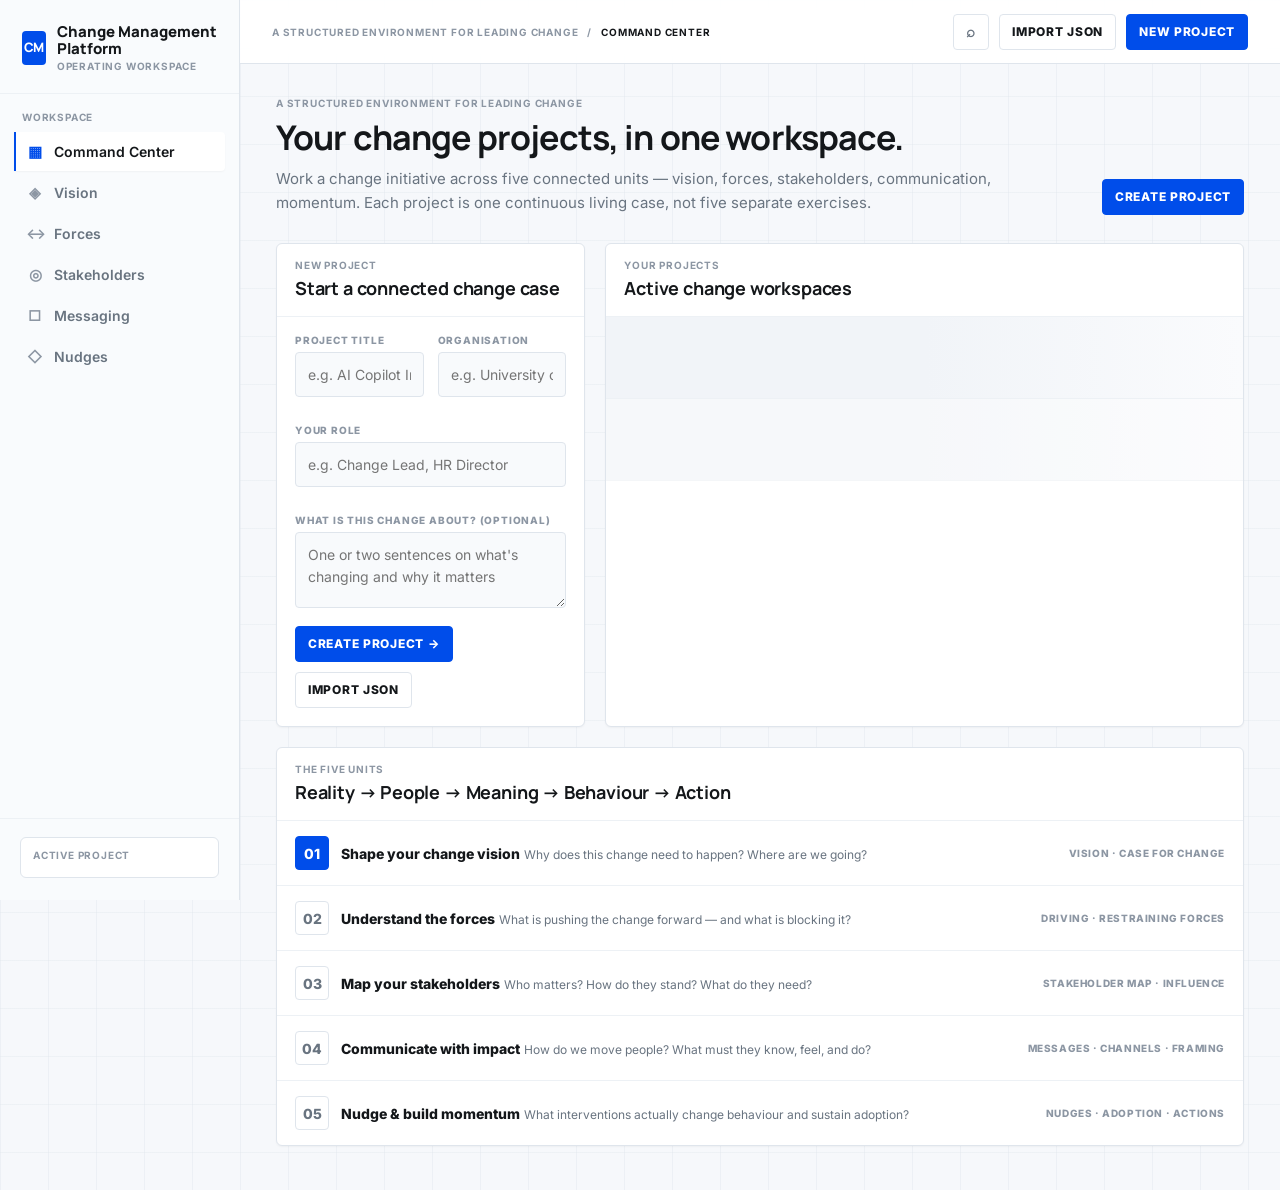
==== commit d6a07dce: "refactor: centralize sidebar into cmt-shell.js, add favicon + og tags - Delete unused cmt-shell.css " ====
--- a/index.html
+++ b/index.html
@@ -3,51 +3,17 @@
 <head>
   <meta charset="UTF-8">
   <meta name="viewport" content="width=device-width, initial-scale=1.0">
+  <link rel="icon" type="image/svg+xml" href="favicon.svg">
   <title>Change Management Platform</title>
+  <meta property="og:title" content="Change Management Platform">
+  <meta property="og:description" content="An AI-augmented change management workspace: Vision · Forces · Stakeholders · Messaging · Nudges.">
+  <meta property="og:type" content="website">
+  <script src="cmt-shell.js"></script>
   <link rel="stylesheet" href="cmt-system.css">
 </head>
 <body>
   <div class="app-shell">
-    <aside class="sidebar" aria-label="Product navigation">
-      <div class="brand">
-        <a class="brand-lockup" href="index.html">
-          <div class="brand-mark">CM</div>
-          <div>
-            <div class="brand-title">Change Management Platform</div>
-            <div class="brand-subtitle">Operating workspace</div>
-          </div>
-        </a>
-      </div>
-
-      <div class="side-section">
-        <div class="side-title meta-label">Workspace</div>
-        <nav class="nav-list">
-          <a class="nav-item is-active" href="index.html"><span class="nav-icon">▦</span><span>Command Center</span></a>
-          <a class="nav-item" href="unit1-vision.html"><span class="nav-icon">◈</span><span>Vision</span></a>
-          <a class="nav-item" href="unit2-forces.html"><span class="nav-icon">↔</span><span>Forces</span></a>
-          <a class="nav-item" href="unit3-stakeholders.html"><span class="nav-icon">◎</span><span>Stakeholders</span></a>
-          <a class="nav-item" href="unit4-communication.html"><span class="nav-icon">□</span><span>Messaging</span></a>
-          <a class="nav-item" href="unit5-nudges.html"><span class="nav-icon">◇</span><span>Nudges</span></a>
-        </nav>
-      </div>
-
-      <div class="side-section">
-        <div class="side-title meta-label">System</div>
-        <nav class="nav-list">
-          <a class="nav-item" href="#"><span class="nav-icon">≡</span><span>Project Register</span></a>
-          <a class="nav-item" href="#"><span class="nav-icon">⌁</span><span>Exports</span></a>
-          <a class="nav-item" href="#"><span class="nav-icon">○</span><span>Settings</span></a>
-        </nav>
-      </div>
-
-      <div class="sidebar-footer">
-        <div class="workspace-chip">
-          <div class="meta-label">Platform status</div>
-          <div class="workspace-chip-title" id="status-text">Connecting</div>
-          <div class="workspace-chip-sub">Project data and imports</div>
-        </div>
-      </div>
-    </aside>
+    <div id="sidebar-mount" data-active="index.html"></div>
 
     <header class="topbar">
       <nav class="crumbs" aria-label="Breadcrumb">
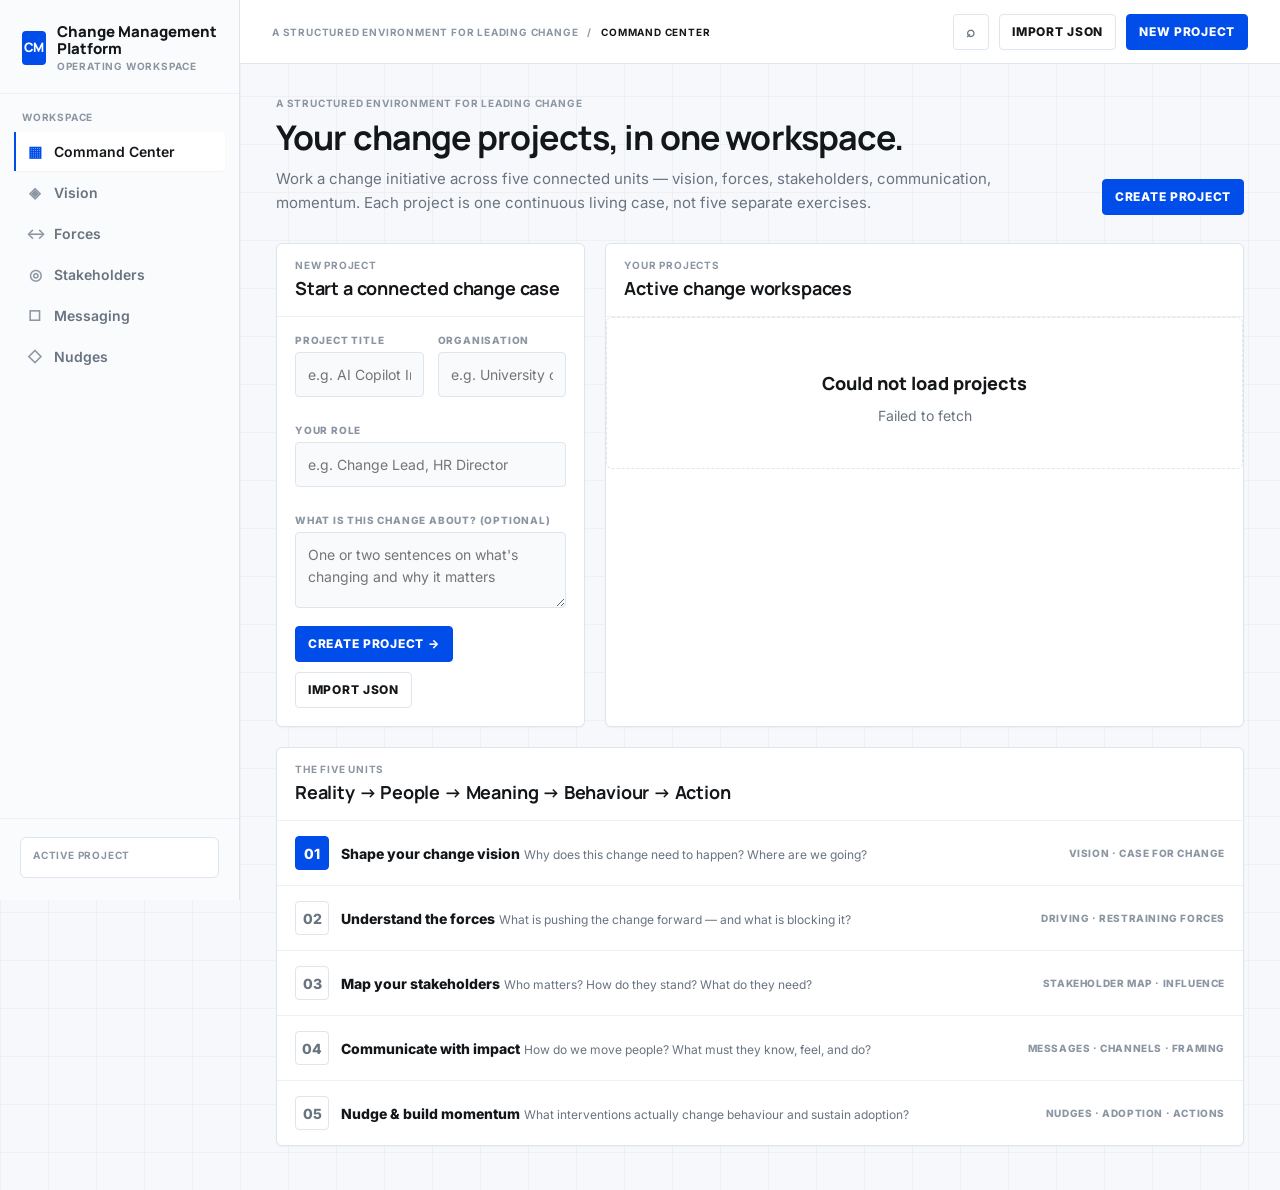
==== commit d26c63b7: "Improve connectivity check with error handling Added error handling for connectivity check in init f" ====
--- a/index.html
+++ b/index.html
@@ -162,7 +162,7 @@
   <div class="toast" id="toast"></div>
 
   <script src="cmt-client.js"></script>
-  <script>
+ <script>
   'use strict';
 
   const UNIT_FILES = {
@@ -182,10 +182,18 @@
   let deleteTargetId = null;
 
   async function init() {
-    const { ok } = await CMT.ping();
-    const text = document.getElementById('status-text');
-    if (ok) { text.textContent = 'Connected'; text.className = 'workspace-chip-title save-indicator saved'; }
-    else { text.textContent = 'Offline'; text.className = 'workspace-chip-title save-indicator'; }
+    // Connectivity indicator (optional — the element may have been removed
+    // from the sidebar in a past refactor, so guard against null).
+    try {
+      const { ok } = await CMT.ping();
+      const text = document.getElementById('status-text');
+      if (text) {
+        if (ok) { text.textContent = 'Connected'; text.className = 'workspace-chip-title save-indicator saved'; }
+        else    { text.textContent = 'Offline';   text.className = 'workspace-chip-title save-indicator'; }
+      }
+    } catch (e) {
+      console.warn('Ping failed:', e);
+    }
     loadProjects();
   }
 
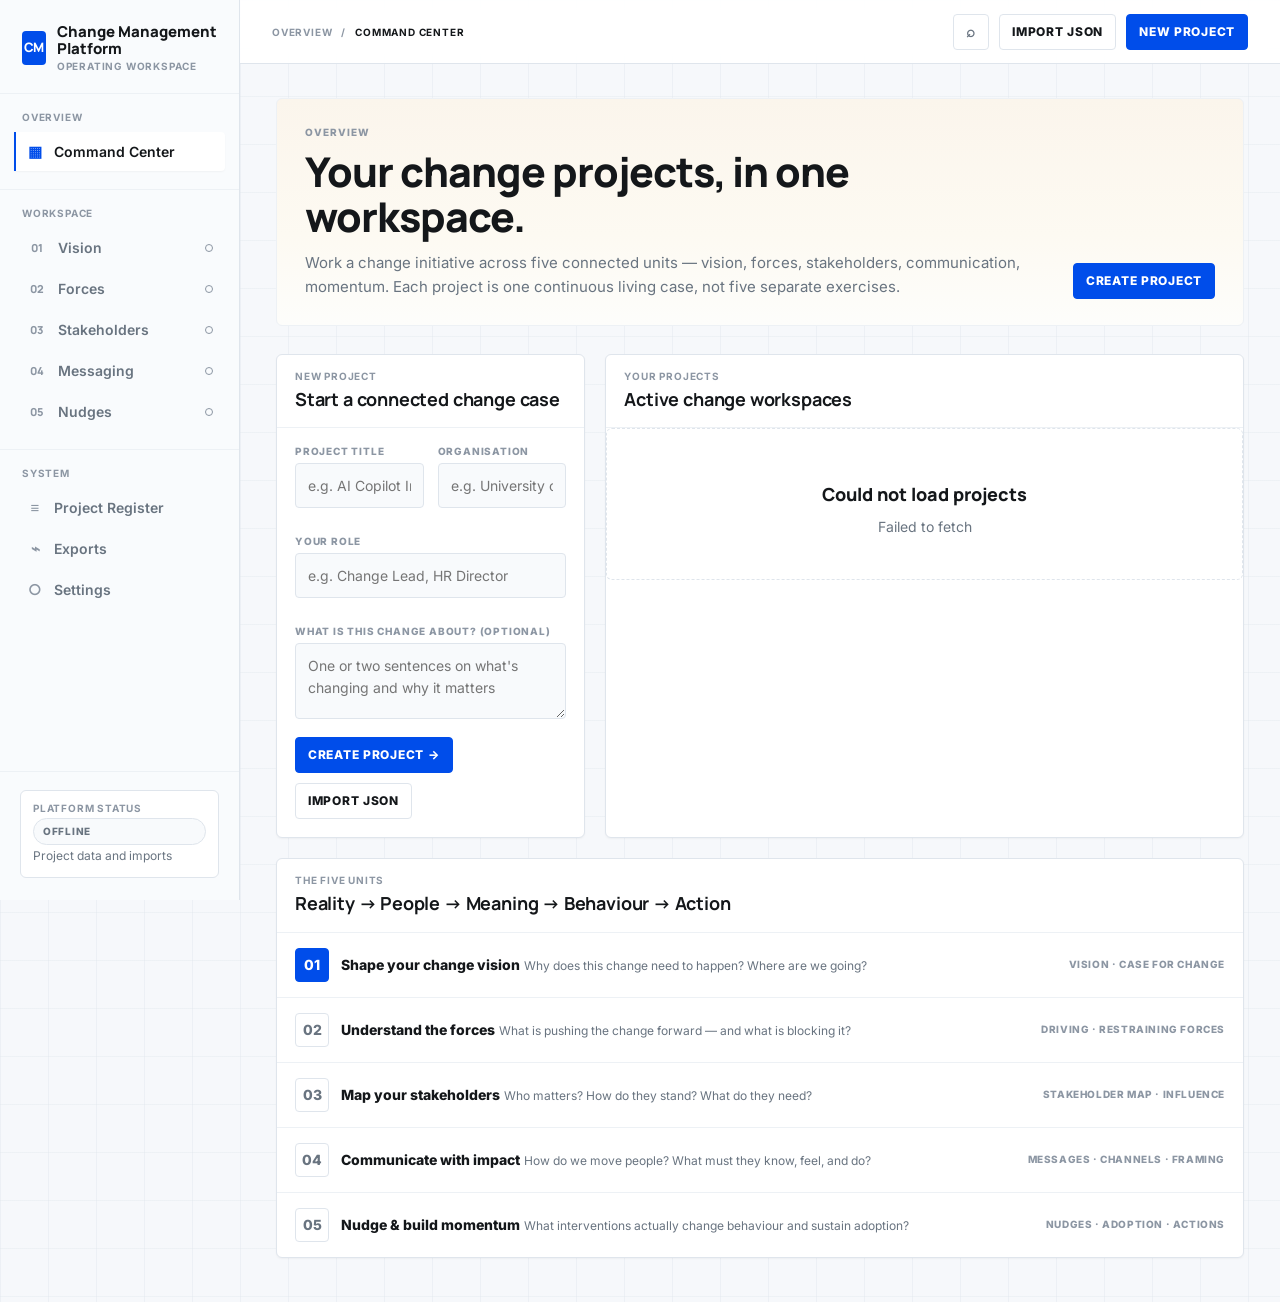
==== commit 138ba92f: "design: numbering, progress dots, command-center split, AI tab redesign - Number units 01-05 in side" ====
--- a/index.html
+++ b/index.html
@@ -3,21 +3,61 @@
 <head>
   <meta charset="UTF-8">
   <meta name="viewport" content="width=device-width, initial-scale=1.0">
-  <link rel="icon" type="image/svg+xml" href="favicon.svg">
   <title>Change Management Platform</title>
-  <meta property="og:title" content="Change Management Platform">
-  <meta property="og:description" content="An AI-augmented change management workspace: Vision · Forces · Stakeholders · Messaging · Nudges.">
-  <meta property="og:type" content="website">
-  <script src="cmt-shell.js"></script>
   <link rel="stylesheet" href="cmt-system.css">
 </head>
 <body>
   <div class="app-shell">
-    <div id="sidebar-mount" data-active="index.html"></div>
+    <aside class="sidebar" aria-label="Product navigation">
+      <div class="brand">
+        <a class="brand-lockup" href="index.html">
+          <div class="brand-mark">CM</div>
+          <div>
+            <div class="brand-title">Change Management Platform</div>
+            <div class="brand-subtitle">Operating workspace</div>
+          </div>
+        </a>
+      </div>
+
+      <div class="side-section">
+        <div class="side-title meta-label">Overview</div>
+        <nav class="nav-list">
+          <a class="nav-item is-active" href="index.html"><span class="nav-icon">▦</span><span>Command Center</span></a>
+        </nav>
+      </div>
+
+      <div class="side-section">
+        <div class="side-title meta-label">Workspace</div>
+        <nav class="nav-list" id="workspace-nav">
+          <a class="nav-item" href="unit1-vision.html" data-module="vision"><span class="nav-num">01</span><span>Vision</span><span class="nav-progress-dot" data-dot="vision"></span></a>
+          <a class="nav-item" href="unit2-forces.html" data-module="forces"><span class="nav-num">02</span><span>Forces</span><span class="nav-progress-dot" data-dot="forces"></span></a>
+          <a class="nav-item" href="unit3-stakeholders.html" data-module="stakeholders"><span class="nav-num">03</span><span>Stakeholders</span><span class="nav-progress-dot" data-dot="stakeholders"></span></a>
+          <a class="nav-item" href="unit4-communication.html" data-module="communication"><span class="nav-num">04</span><span>Messaging</span><span class="nav-progress-dot" data-dot="communication"></span></a>
+          <a class="nav-item" href="unit5-nudges.html" data-module="nudges"><span class="nav-num">05</span><span>Nudges</span><span class="nav-progress-dot" data-dot="nudges"></span></a>
+        </nav>
+      </div>
+
+      <div class="side-section">
+        <div class="side-title meta-label">System</div>
+        <nav class="nav-list">
+          <a class="nav-item" href="#"><span class="nav-icon">≡</span><span>Project Register</span></a>
+          <a class="nav-item" href="#"><span class="nav-icon">⌁</span><span>Exports</span></a>
+          <a class="nav-item" href="#"><span class="nav-icon">○</span><span>Settings</span></a>
+        </nav>
+      </div>
+
+      <div class="sidebar-footer">
+        <div class="workspace-chip">
+          <div class="meta-label">Platform status</div>
+          <div class="workspace-chip-title" id="status-text">Connecting</div>
+          <div class="workspace-chip-sub">Project data and imports</div>
+        </div>
+      </div>
+    </aside>
 
     <header class="topbar">
       <nav class="crumbs" aria-label="Breadcrumb">
-        <span class="meta-label">A structured environment for leading change</span>
+        <span class="meta-label">Overview</span>
         <span class="meta-label">/</span>
         <span class="meta-label crumb-current">Command Center</span>
       </nav>
@@ -33,11 +73,11 @@
 
     <main class="main">
       <div class="main-inner">
-        <section class="page-head">
+        <section class="lobby-head">
           <div>
-            <div class="eyebrow">A structured environment for leading change</div>
-            <h1 class="page-title">Your change projects, in one workspace.</h1>
-            <p class="page-subtitle">Work a change initiative across five connected units — vision, forces, stakeholders, communication, momentum. Each project is one continuous living case, not five separate exercises.</p>
+            <div class="lobby-eyebrow">Overview</div>
+            <h1 class="lobby-title">Your change projects, in one workspace.</h1>
+            <p class="lobby-subtitle">Work a change initiative across five connected units — vision, forces, stakeholders, communication, momentum. Each project is one continuous living case, not five separate exercises.</p>
           </div>
           <button class="btn btn-primary" onclick="document.getElementById('np-title').focus()">Create Project</button>
         </section>
@@ -162,7 +202,7 @@
   <div class="toast" id="toast"></div>
 
   <script src="cmt-client.js"></script>
- <script>
+  <script>
   'use strict';
 
   const UNIT_FILES = {
@@ -174,27 +214,32 @@
     complete: 'unit1-vision.html',
   };
   const STAGE_LABELS = {
-    unit_1: 'Unit 1 — Vision', unit_2: 'Unit 2 — Forces', unit_3: 'Unit 3 — Stakeholders',
-    unit_4: 'Unit 4 — Communication', unit_5: 'Unit 5 — Momentum', complete: 'Complete',
+    unit_1: 'Unit 01 — Vision', unit_2: 'Unit 02 — Forces', unit_3: 'Unit 03 — Stakeholders',
+    unit_4: 'Unit 04 — Communication', unit_5: 'Unit 05 — Momentum', complete: 'Complete',
   };
   const STAGE_TO_NUM = { unit_1:1, unit_2:2, unit_3:3, unit_4:4, unit_5:5, complete:5 };
 
   let deleteTargetId = null;
 
   async function init() {
-    // Connectivity indicator (optional — the element may have been removed
-    // from the sidebar in a past refactor, so guard against null).
-    try {
-      const { ok } = await CMT.ping();
-      const text = document.getElementById('status-text');
-      if (text) {
-        if (ok) { text.textContent = 'Connected'; text.className = 'workspace-chip-title save-indicator saved'; }
-        else    { text.textContent = 'Offline';   text.className = 'workspace-chip-title save-indicator'; }
-      }
-    } catch (e) {
-      console.warn('Ping failed:', e);
-    }
+    const { ok } = await CMT.ping();
+    const text = document.getElementById('status-text');
+    if (ok) { text.textContent = 'Connected'; text.className = 'workspace-chip-title save-indicator saved'; }
+    else { text.textContent = 'Offline'; text.className = 'workspace-chip-title save-indicator'; }
     loadProjects();
+    refreshSidebarDots();
+  }
+
+  async function refreshSidebarDots() {
+    const projectId = CMT.getCurrentProjectId();
+    if (!projectId) return;
+    try {
+      const touched = await CMT.getTouchedModules(projectId);
+      document.querySelectorAll('.nav-progress-dot').forEach(el => {
+        const m = el.getAttribute('data-dot');
+        if (m && touched.includes(m)) el.classList.add('filled');
+      });
+    } catch (e) {}
   }
 
   async function loadProjects() {
@@ -232,12 +277,12 @@
       +   (p.summary ? '<div class="project-card-summary">' + esc(p.summary) + '</div>' : '')
       +   '<div class="project-card-meta">'
       +     '<div class="progress-track">' + segs + '</div>'
-      +     '<div class="progress-label">' + (STAGE_LABELS[p.stage] || 'Unit 1') + '</div>'
+      +     '<div class="progress-label">' + (STAGE_LABELS[p.stage] || 'Unit 01') + '</div>'
       +     '<div class="project-card-date">Updated ' + updated + '</div>'
       +   '</div>'
       + '</div>'
       + '<div class="project-card-actions" onclick="event.stopPropagation()">'
-      +   '<span class="stage-badge stage-' + p.stage + '">' + (STAGE_LABELS[p.stage] || 'Unit 1') + '</span>'
+      +   '<span class="stage-badge stage-' + p.stage + '">' + (STAGE_LABELS[p.stage] || 'Unit 01') + '</span>'
       +   (p.is_demo
           ? ''
           : '<button class="btn btn-sm btn-ghost" onclick="promptDelete(\'' + p.id + '\')">Delete</button>')
@@ -247,11 +292,7 @@
 
   function openProject(projectId) {
     CMT.setCurrentProjectId(projectId);
-    CMT.getProject(projectId).then(p => {
-      if (!p) return;
-      const file = UNIT_FILES[p.stage] || 'unit1-vision.html';
-      window.location.href = file + '?project=' + projectId;
-    });
+    window.location.href = 'unit1-vision.html?project=' + projectId;
   }
 
   async function createProject() {
--- a/cmt-system.css
+++ b/cmt-system.css
@@ -2061,14 +2061,29 @@
     #fbfcfe;
 }
 
-.map-axis,
-.map-quadrant {
+.map-axis {
   position: absolute;
   color: var(--faint);
   font-size: 10px;
   font-weight: 800;
   letter-spacing: 0.08em;
   text-transform: uppercase;
+}
+
+.map-quadrant {
+  position: absolute;
+  z-index: 2;
+  pointer-events: none;
+  font-size: 0.84rem;
+  font-weight: 800;
+  letter-spacing: 0.06em;
+  text-transform: uppercase;
+  color: rgba(15, 23, 42, 0.55);
+  background: rgba(255, 255, 255, 0.7);
+  backdrop-filter: blur(4px);
+  -webkit-backdrop-filter: blur(4px);
+  padding: 4px 10px;
+  border-radius: 999px;
 }
 
 .map-node {
@@ -2566,3 +2581,274 @@
     grid-template-columns: 1fr;
   }
 }
+
+/* ── Design pass ─────────────────────────────────────────────
+   Numbering, sidebar split + dots, tab dots, AI 2x2 cards,
+   lobby treatment, vision summary card.
+   ────────────────────────────────────────────────────────── */
+
+/* Sidebar: numeric prefix + progress dot */
+.nav-num {
+  width: 22px;
+  font-family: "Manrope", Arial, sans-serif;
+  font-size: 11px;
+  font-weight: 800;
+  color: var(--faint);
+  letter-spacing: 0.04em;
+  text-align: center;
+  line-height: 1;
+}
+
+.nav-item.is-active .nav-num {
+  color: var(--blue);
+}
+
+.nav-progress-dot {
+  margin-left: auto;
+  width: 8px;
+  height: 8px;
+  border-radius: 999px;
+  border: 1.5px solid var(--faint);
+  background: transparent;
+  flex-shrink: 0;
+}
+
+.nav-progress-dot.filled {
+  background: var(--blue);
+  border-color: var(--blue);
+}
+
+.nav-item.is-active .nav-progress-dot {
+  border-color: var(--blue);
+}
+
+/* Tab progress dots */
+.tab-dot {
+  display: inline-block;
+  width: 7px;
+  height: 7px;
+  border-radius: 999px;
+  margin-right: 7px;
+  border: 1.5px solid var(--faint);
+  background: transparent;
+  vertical-align: 1px;
+}
+
+.tab-dot.filled {
+  background: currentColor;
+  border-color: currentColor;
+}
+
+.tab-btn.active .tab-dot {
+  border-color: var(--blue);
+}
+
+.tab-btn.active .tab-dot.filled {
+  background: var(--blue);
+  border-color: var(--blue);
+}
+
+/* AI tab — 2x2 redesign */
+.ai-mode-card {
+  display: flex;
+  flex-direction: column;
+  min-height: 200px;
+  padding: 16px 16px 14px;
+}
+
+.ai-mode-task {
+  margin-top: 10px;
+  padding: 10px 12px;
+  border-radius: var(--radius-control);
+  background: #fafbfd;
+  border: 1px solid var(--line-soft);
+  color: var(--text);
+  font-size: 0.78rem;
+  line-height: 1.55;
+  white-space: pre-wrap;
+  flex: 1;
+}
+
+.ai-mode-task-label {
+  display: inline-block;
+  margin-bottom: 6px;
+  padding: 2px 7px;
+  border-radius: 4px;
+  background: var(--blue-soft);
+  color: var(--blue);
+  font-size: 9px;
+  font-weight: 800;
+  letter-spacing: 0.1em;
+  text-transform: uppercase;
+}
+
+.ai-mode-card.active .ai-mode-task {
+  background: rgba(255, 255, 255, 0.72);
+  border-color: rgba(0, 77, 234, 0.18);
+}
+
+.ai-mode-use {
+  margin-top: 12px;
+  align-self: flex-start;
+  padding: 7px 12px;
+  border: 1px solid var(--line);
+  border-radius: var(--radius-control);
+  background: var(--panel);
+  color: var(--ink);
+  font-size: 12px;
+  font-weight: 700;
+  cursor: pointer;
+  transition: border-color 140ms ease, background 140ms ease;
+}
+
+.ai-mode-use:hover {
+  border-color: var(--blue);
+  color: var(--blue);
+}
+
+.ai-mode-card.active .ai-mode-use {
+  border-color: var(--blue);
+  background: var(--blue);
+  color: #fff;
+}
+
+.ai-mode-card.active .ai-mode-use::before {
+  content: "✓ ";
+}
+
+@media (max-width: 980px) {
+  .ai-mode-grid {
+    grid-template-columns: 1fr;
+  }
+}
+
+/* Command Center — lobby treatment */
+.lobby-head {
+  border-radius: var(--radius-panel);
+  background: linear-gradient(180deg, #fbf5ec 0%, #fdfaf2 60%, #fdfdfb 100%);
+  border: 1px solid var(--line-soft);
+  padding: 28px 28px 26px;
+  margin-bottom: 28px;
+  display: grid;
+  grid-template-columns: minmax(0, 1fr) auto;
+  gap: 24px;
+  align-items: end;
+}
+
+.lobby-eyebrow {
+  color: var(--faint);
+  font-size: 10px;
+  font-weight: 800;
+  letter-spacing: 0.1em;
+  line-height: 1;
+  text-transform: uppercase;
+}
+
+.lobby-title {
+  margin-top: 12px;
+  max-width: 820px;
+  font-family: "Manrope", Arial, sans-serif;
+  font-size: 41px;
+  font-weight: 800;
+  line-height: 1.1;
+  letter-spacing: -0.025em;
+  color: var(--ink);
+}
+
+.lobby-subtitle {
+  max-width: 720px;
+  margin-top: 12px;
+  color: var(--muted);
+  font-size: 15px;
+  line-height: 1.6;
+}
+
+@media (max-width: 760px) {
+  .lobby-head {
+    grid-template-columns: 1fr;
+    padding: 22px 20px;
+  }
+  .lobby-title {
+    font-size: 32px;
+  }
+}
+
+/* Vision summary card on Unit 1 */
+.vision-summary {
+  border-radius: var(--radius-panel);
+  background: linear-gradient(180deg, #f5f8ff 0%, #fafcff 70%, #fcfdff 100%);
+  border: 1px solid var(--line-soft);
+  padding: 24px 26px 22px;
+  margin-bottom: 24px;
+  display: grid;
+  grid-template-columns: minmax(0, 1fr) auto;
+  gap: 20px;
+  align-items: end;
+}
+
+.vision-summary-eyebrow {
+  color: var(--blue);
+  font-size: 10px;
+  font-weight: 800;
+  letter-spacing: 0.1em;
+  text-transform: uppercase;
+}
+
+.vision-summary-title {
+  margin-top: 10px;
+  font-family: "Manrope", Arial, sans-serif;
+  font-size: 26px;
+  font-weight: 800;
+  line-height: 1.18;
+  letter-spacing: -0.02em;
+  color: var(--ink);
+}
+
+.vision-summary-sub {
+  margin-top: 6px;
+  color: var(--muted);
+  font-size: 13px;
+}
+
+.vision-summary-body {
+  margin-top: 14px;
+  display: grid;
+  gap: 10px;
+  max-width: 760px;
+}
+
+.vision-summary-row {
+  display: grid;
+  grid-template-columns: 92px 1fr;
+  gap: 12px;
+  align-items: baseline;
+}
+
+.vision-summary-label {
+  color: var(--faint);
+  font-size: 10px;
+  font-weight: 800;
+  letter-spacing: 0.08em;
+  text-transform: uppercase;
+}
+
+.vision-summary-text {
+  color: var(--text);
+  font-size: 14px;
+  line-height: 1.55;
+}
+
+.vision-summary-actions {
+  align-self: end;
+}
+
+@media (max-width: 760px) {
+  .vision-summary {
+    grid-template-columns: 1fr;
+    padding: 20px;
+  }
+  .vision-summary-row {
+    grid-template-columns: 1fr;
+    gap: 2px;
+  }
+}
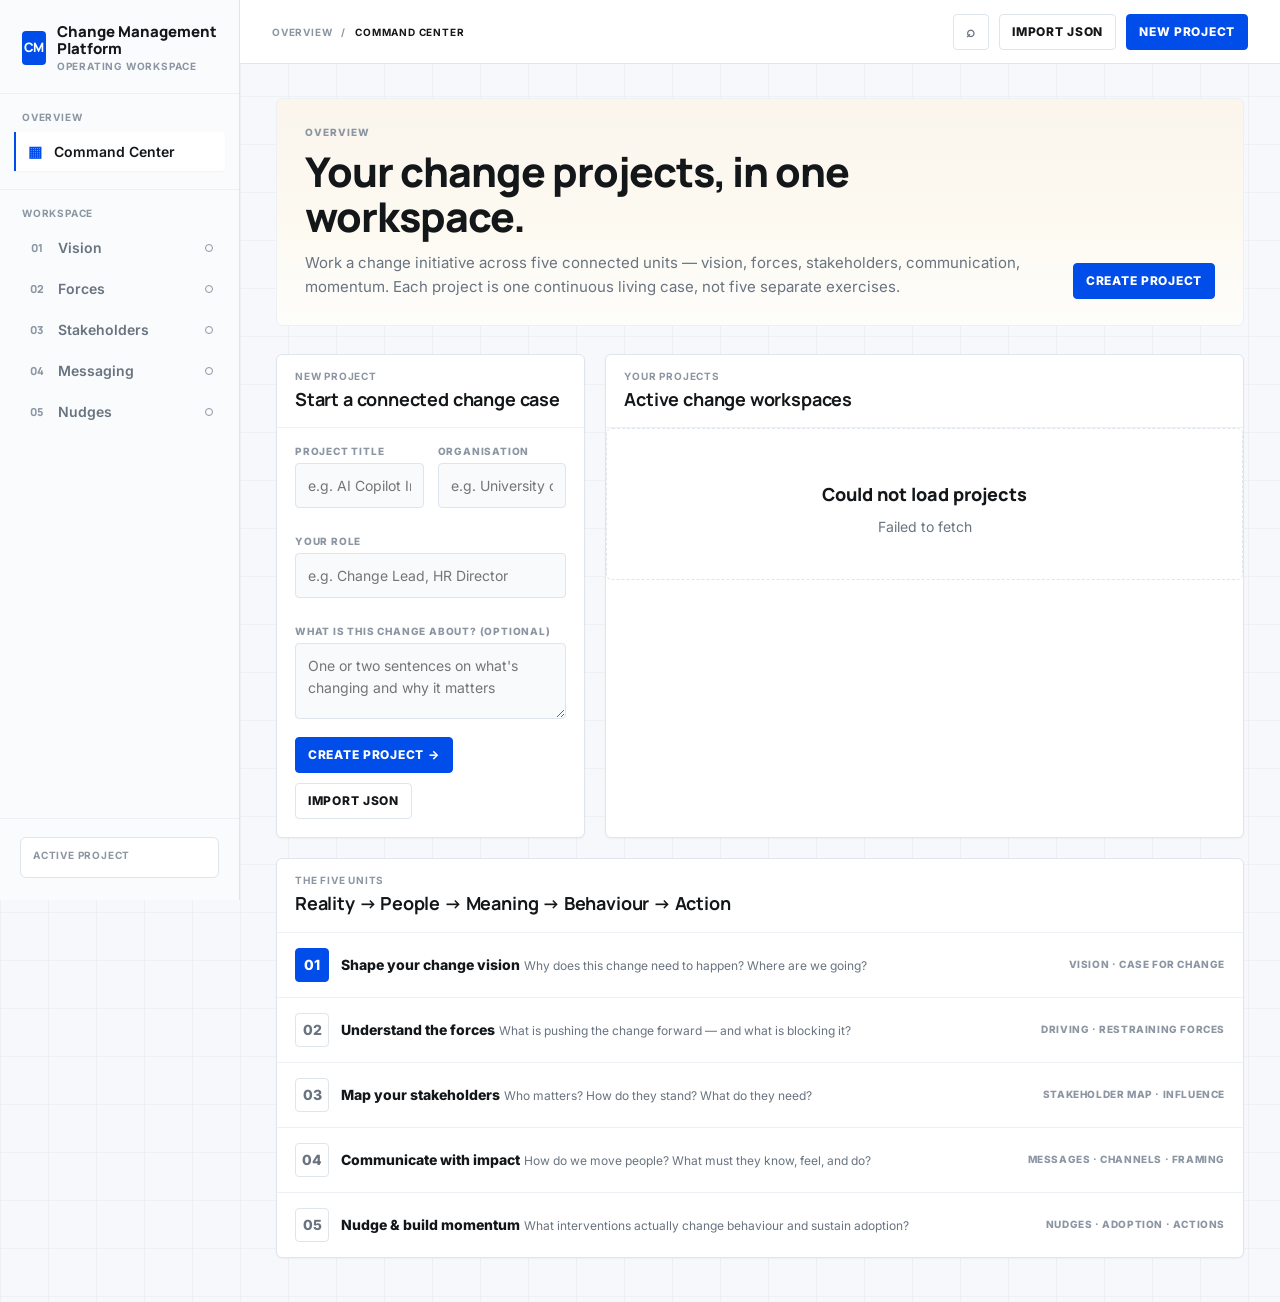
==== commit 2e2e5353: "design: numbering, progress dots, command-center split, AI tab redesign - Number units 01-05 in side" ====
--- a/index.html
+++ b/index.html
@@ -3,57 +3,17 @@
 <head>
   <meta charset="UTF-8">
   <meta name="viewport" content="width=device-width, initial-scale=1.0">
+  <link rel="icon" type="image/svg+xml" href="favicon.svg">
   <title>Change Management Platform</title>
+  <meta property="og:title" content="Change Management Platform">
+  <meta property="og:description" content="An AI-augmented change management workspace: Vision · Forces · Stakeholders · Messaging · Nudges.">
+  <meta property="og:type" content="website">
+  <script src="cmt-shell.js"></script>
   <link rel="stylesheet" href="cmt-system.css">
 </head>
 <body>
   <div class="app-shell">
-    <aside class="sidebar" aria-label="Product navigation">
-      <div class="brand">
-        <a class="brand-lockup" href="index.html">
-          <div class="brand-mark">CM</div>
-          <div>
-            <div class="brand-title">Change Management Platform</div>
-            <div class="brand-subtitle">Operating workspace</div>
-          </div>
-        </a>
-      </div>
-
-      <div class="side-section">
-        <div class="side-title meta-label">Overview</div>
-        <nav class="nav-list">
-          <a class="nav-item is-active" href="index.html"><span class="nav-icon">▦</span><span>Command Center</span></a>
-        </nav>
-      </div>
-
-      <div class="side-section">
-        <div class="side-title meta-label">Workspace</div>
-        <nav class="nav-list" id="workspace-nav">
-          <a class="nav-item" href="unit1-vision.html" data-module="vision"><span class="nav-num">01</span><span>Vision</span><span class="nav-progress-dot" data-dot="vision"></span></a>
-          <a class="nav-item" href="unit2-forces.html" data-module="forces"><span class="nav-num">02</span><span>Forces</span><span class="nav-progress-dot" data-dot="forces"></span></a>
-          <a class="nav-item" href="unit3-stakeholders.html" data-module="stakeholders"><span class="nav-num">03</span><span>Stakeholders</span><span class="nav-progress-dot" data-dot="stakeholders"></span></a>
-          <a class="nav-item" href="unit4-communication.html" data-module="communication"><span class="nav-num">04</span><span>Messaging</span><span class="nav-progress-dot" data-dot="communication"></span></a>
-          <a class="nav-item" href="unit5-nudges.html" data-module="nudges"><span class="nav-num">05</span><span>Nudges</span><span class="nav-progress-dot" data-dot="nudges"></span></a>
-        </nav>
-      </div>
-
-      <div class="side-section">
-        <div class="side-title meta-label">System</div>
-        <nav class="nav-list">
-          <a class="nav-item" href="#"><span class="nav-icon">≡</span><span>Project Register</span></a>
-          <a class="nav-item" href="#"><span class="nav-icon">⌁</span><span>Exports</span></a>
-          <a class="nav-item" href="#"><span class="nav-icon">○</span><span>Settings</span></a>
-        </nav>
-      </div>
-
-      <div class="sidebar-footer">
-        <div class="workspace-chip">
-          <div class="meta-label">Platform status</div>
-          <div class="workspace-chip-title" id="status-text">Connecting</div>
-          <div class="workspace-chip-sub">Project data and imports</div>
-        </div>
-      </div>
-    </aside>
+    <div id="sidebar-mount" data-active="index.html"></div>
 
     <header class="topbar">
       <nav class="crumbs" aria-label="Breadcrumb">
@@ -202,7 +162,7 @@
   <div class="toast" id="toast"></div>
 
   <script src="cmt-client.js"></script>
-  <script>
+ <script>
   'use strict';
 
   const UNIT_FILES = {
@@ -222,24 +182,19 @@
   let deleteTargetId = null;
 
   async function init() {
-    const { ok } = await CMT.ping();
-    const text = document.getElementById('status-text');
-    if (ok) { text.textContent = 'Connected'; text.className = 'workspace-chip-title save-indicator saved'; }
-    else { text.textContent = 'Offline'; text.className = 'workspace-chip-title save-indicator'; }
+    // Connectivity indicator (optional — the element may have been removed
+    // from the sidebar in a past refactor, so guard against null).
+    try {
+      const { ok } = await CMT.ping();
+      const text = document.getElementById('status-text');
+      if (text) {
+        if (ok) { text.textContent = 'Connected'; text.className = 'workspace-chip-title save-indicator saved'; }
+        else    { text.textContent = 'Offline';   text.className = 'workspace-chip-title save-indicator'; }
+      }
+    } catch (e) {
+      console.warn('Ping failed:', e);
+    }
     loadProjects();
-    refreshSidebarDots();
-  }
-
-  async function refreshSidebarDots() {
-    const projectId = CMT.getCurrentProjectId();
-    if (!projectId) return;
-    try {
-      const touched = await CMT.getTouchedModules(projectId);
-      document.querySelectorAll('.nav-progress-dot').forEach(el => {
-        const m = el.getAttribute('data-dot');
-        if (m && touched.includes(m)) el.classList.add('filled');
-      });
-    } catch (e) {}
   }
 
   async function loadProjects() {
--- a/cmt-system.css
+++ b/cmt-system.css
@@ -2070,6 +2070,8 @@
   text-transform: uppercase;
 }
 
+/* Quadrant labels read as anchored map-legend chips, not floating
+   decoration. Unit 3's inline <style> may further tune this. */
 .map-quadrant {
   position: absolute;
   z-index: 2;
@@ -2587,7 +2589,8 @@
    lobby treatment, vision summary card.
    ────────────────────────────────────────────────────────── */
 
-/* Sidebar: numeric prefix + progress dot */
+/* Sidebar: 01–05 numeric prefix replaces icons for unit entries.
+   Command Center keeps its icon. */
 .nav-num {
   width: 22px;
   font-family: "Manrope", Arial, sans-serif;
@@ -2622,7 +2625,8 @@
   border-color: var(--blue);
 }
 
-/* Tab progress dots */
+/* Tab progress dots (filled when the underlying data for that tab
+   has any non-empty content; AI tabs do not show a dot). */
 .tab-dot {
   display: inline-block;
   width: 7px;
@@ -2648,7 +2652,8 @@
   border-color: var(--blue);
 }
 
-/* AI tab — 2x2 redesign */
+/* AI tab — 2x2 redesign. Each card now shows the actual TASK text the
+   prompt will use, plus a "Use this task" button. */
 .ai-mode-card {
   display: flex;
   flex-direction: column;
@@ -2722,7 +2727,8 @@
   }
 }
 
-/* Command Center — lobby treatment */
+/* Command Center — lobby treatment. Larger title, restrained warm
+   background tint, no "Unit XX" pattern (Command Center is not a unit). */
 .lobby-head {
   border-radius: var(--radius-panel);
   background: linear-gradient(180deg, #fbf5ec 0%, #fdfaf2 60%, #fdfdfb 100%);
@@ -2773,7 +2779,8 @@
   }
 }
 
-/* Vision summary card on Unit 1 */
+/* Vision summary card on Unit 1: case info + vision + north star,
+   prominent enough to re-anchor a returning user in 2 seconds. */
 .vision-summary {
   border-radius: var(--radius-panel);
   background: linear-gradient(180deg, #f5f8ff 0%, #fafcff 70%, #fcfdff 100%);
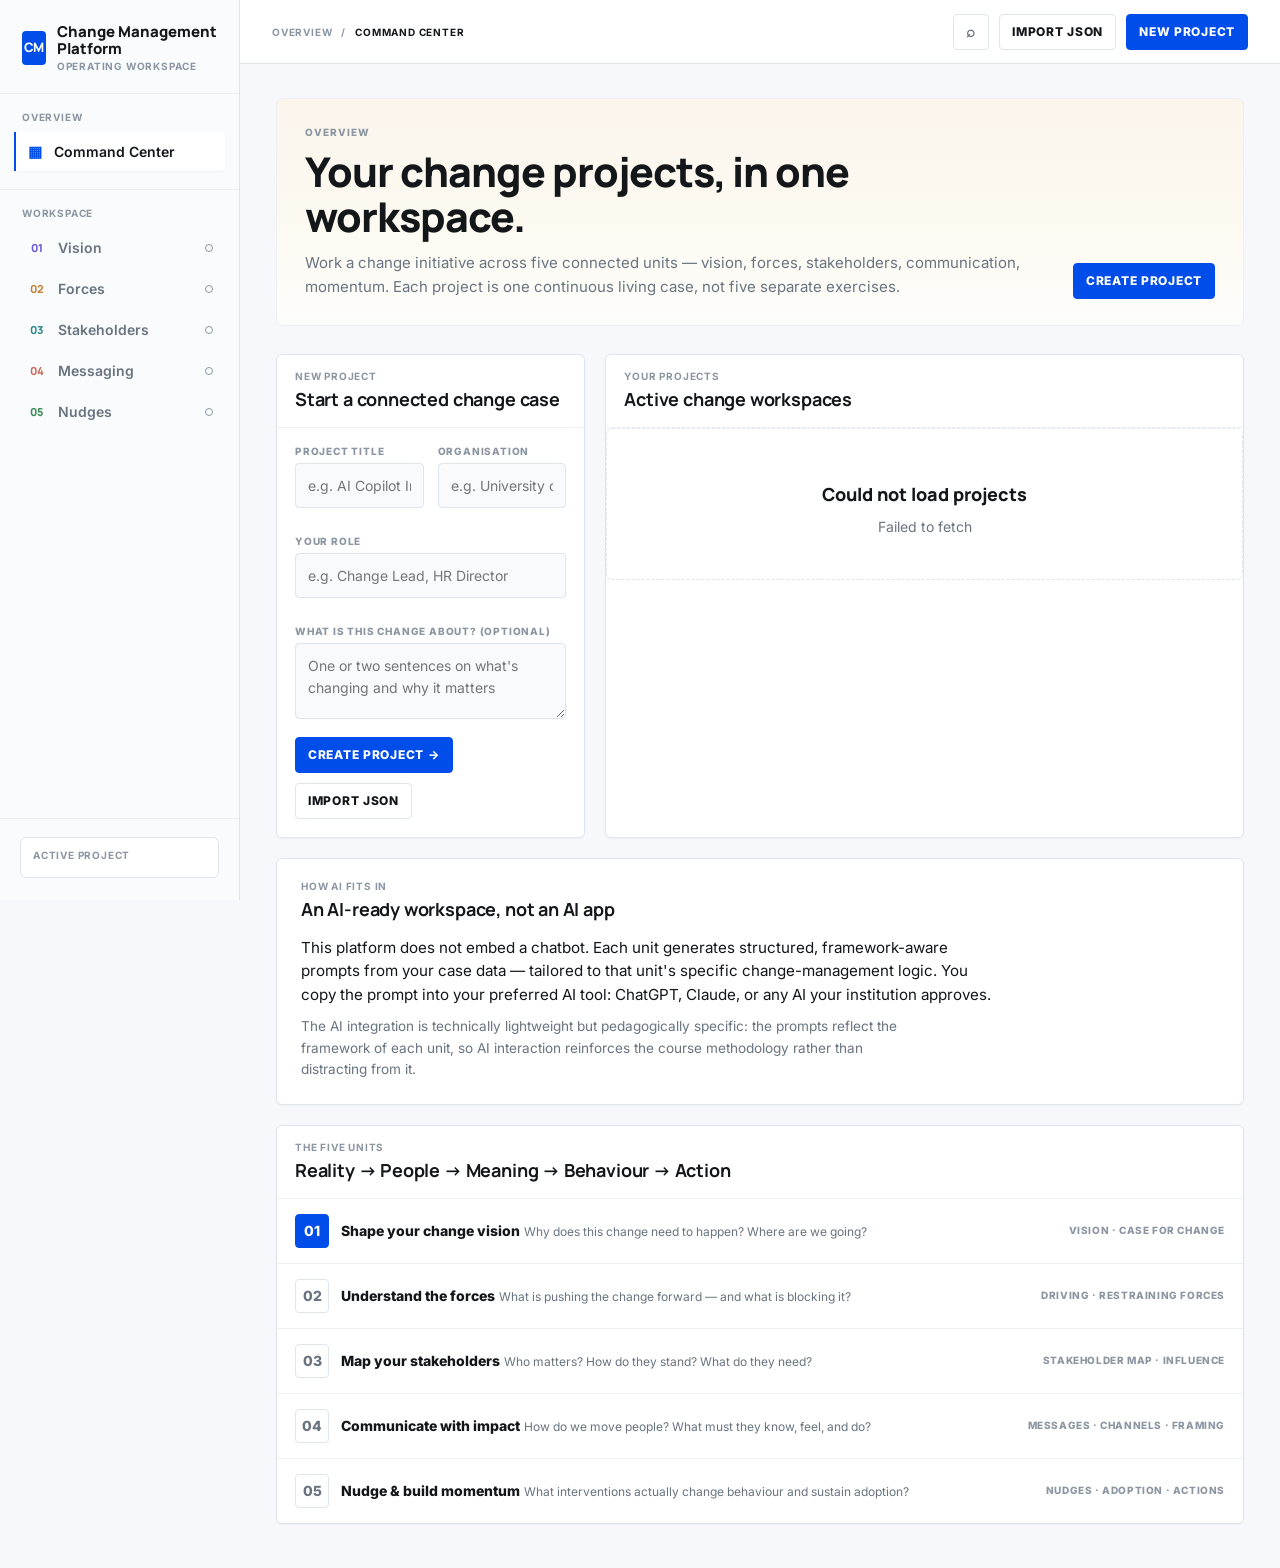
==== commit 39bf285d: "polish: empty-state UX, AI architecture framing, light visual warmth - Empty-prompt states replace (" ====
--- a/index.html
+++ b/index.html
@@ -93,6 +93,19 @@
             </div>
           </section>
 
+          <section class="module span-12 ai-architecture-note">
+            <div class="module-body">
+              <div class="eyebrow">How AI fits in</div>
+              <h2 class="module-title">An AI-ready workspace, not an AI app</h2>
+              <p class="ai-note-body">
+                This platform does not embed a chatbot. Each unit generates structured, framework-aware prompts from your case data — tailored to that unit's specific change-management logic. You copy the prompt into your preferred AI tool: ChatGPT, Claude, or any AI your institution approves.
+              </p>
+              <p class="ai-note-sub">
+                The AI integration is technically lightweight but pedagogically specific: the prompts reflect the framework of each unit, so AI interaction reinforces the course methodology rather than distracting from it.
+              </p>
+            </div>
+          </section>
+
           <section class="module span-12">
             <div class="module-header">
               <div>
--- a/cmt-system.css
+++ b/cmt-system.css
@@ -19,6 +19,11 @@
   --amber-soft: #fff7e8;
   --red: #b42318;
   --red-soft: #fff1f0;
+  --unit-01-accent: #6d5acd;
+  --unit-02-accent: #c4843a;
+  --unit-03-accent: #2b8a8a;
+  --unit-04-accent: #cc6a5a;
+  --unit-05-accent: #3d8b5a;
   --sidebar: 240px;
   --topbar: 64px;
   --radius-control: 4px;
@@ -38,11 +43,7 @@
 body {
   margin: 0;
   min-height: 100vh;
-  background:
-    linear-gradient(90deg, rgba(223, 229, 236, 0.42) 1px, transparent 1px),
-    linear-gradient(180deg, rgba(223, 229, 236, 0.36) 1px, transparent 1px),
-    var(--bg);
-  background-size: 48px 48px;
+  background: var(--bg);
   color: var(--text);
   font-family: "Inter", Arial, sans-serif;
   font-size: 14px;
@@ -2859,3 +2860,82 @@
     gap: 2px;
   }
 }
+
+/* ── Tier-1 polish ──────────────────────────────────────────
+   Per-unit accent wayfinding (sidebar number + page-head eyebrow),
+   AI tab explainer, AI architecture note on the dashboard, subtle
+   blue-violet tint on the active AI mode card.
+   ────────────────────────────────────────────────────────── */
+
+/* Sidebar: tint just the unit number with the per-unit accent.
+   Stays accent-coloured even when the row is active — the accent is
+   a wayfinding cue, so it should not flip back to blue on selection. */
+.nav-item[data-module="vision"]        .nav-num,
+.nav-item.is-active[data-module="vision"]        .nav-num { color: var(--unit-01-accent); }
+.nav-item[data-module="forces"]        .nav-num,
+.nav-item.is-active[data-module="forces"]        .nav-num { color: var(--unit-02-accent); }
+.nav-item[data-module="stakeholders"]  .nav-num,
+.nav-item.is-active[data-module="stakeholders"]  .nav-num { color: var(--unit-03-accent); }
+.nav-item[data-module="communication"] .nav-num,
+.nav-item.is-active[data-module="communication"] .nav-num { color: var(--unit-04-accent); }
+.nav-item[data-module="nudges"]        .nav-num,
+.nav-item.is-active[data-module="nudges"]        .nav-num { color: var(--unit-05-accent); }
+
+/* Page-head eyebrow takes the matching accent on each unit page.
+   Scoped to .page-head so other .eyebrow uses (module headers, etc.)
+   stay neutral. */
+body.unit-01-page .page-head .eyebrow { color: var(--unit-01-accent); }
+body.unit-02-page .page-head .eyebrow { color: var(--unit-02-accent); }
+body.unit-03-page .page-head .eyebrow { color: var(--unit-03-accent); }
+body.unit-04-page .page-head .eyebrow { color: var(--unit-04-accent); }
+body.unit-05-page .page-head .eyebrow { color: var(--unit-05-accent); }
+
+/* AI tab explainer — small, muted line above the mode-card grid. */
+.ai-tab-explainer {
+  font-size: 0.85rem;
+  color: var(--muted);
+  margin: 0 0 18px 0;
+  font-style: italic;
+  line-height: 1.5;
+  max-width: 70ch;
+}
+
+/* Active mode card — universal subtle blue-violet tint, with a 3px
+   per-unit left border that replaces the previous inset shadow accent. */
+.ai-mode-card.active {
+  background: rgba(109, 90, 205, 0.06);
+  border-color: rgba(109, 90, 205, 0.28);
+  box-shadow: none;
+  border-left: 3px solid var(--unit-01-accent);
+}
+body.unit-02-page .ai-mode-card.active { border-left-color: var(--unit-02-accent); }
+body.unit-03-page .ai-mode-card.active { border-left-color: var(--unit-03-accent); }
+body.unit-04-page .ai-mode-card.active { border-left-color: var(--unit-04-accent); }
+body.unit-05-page .ai-mode-card.active { border-left-color: var(--unit-05-accent); }
+
+/* Dashboard: "How AI fits in" info block. Visually quiet — readable
+   prose, not a hero. */
+.ai-architecture-note .module-body {
+  padding: 22px 24px 24px;
+}
+
+.ai-architecture-note .module-title {
+  margin-top: 6px;
+  max-width: 70ch;
+}
+
+.ai-note-body {
+  margin: 14px 0 0;
+  font-size: 0.95rem;
+  line-height: 1.55;
+  max-width: 70ch;
+  color: var(--ink);
+}
+
+.ai-note-sub {
+  margin: 10px 0 0;
+  font-size: 0.85rem;
+  line-height: 1.55;
+  max-width: 70ch;
+  color: var(--muted);
+}
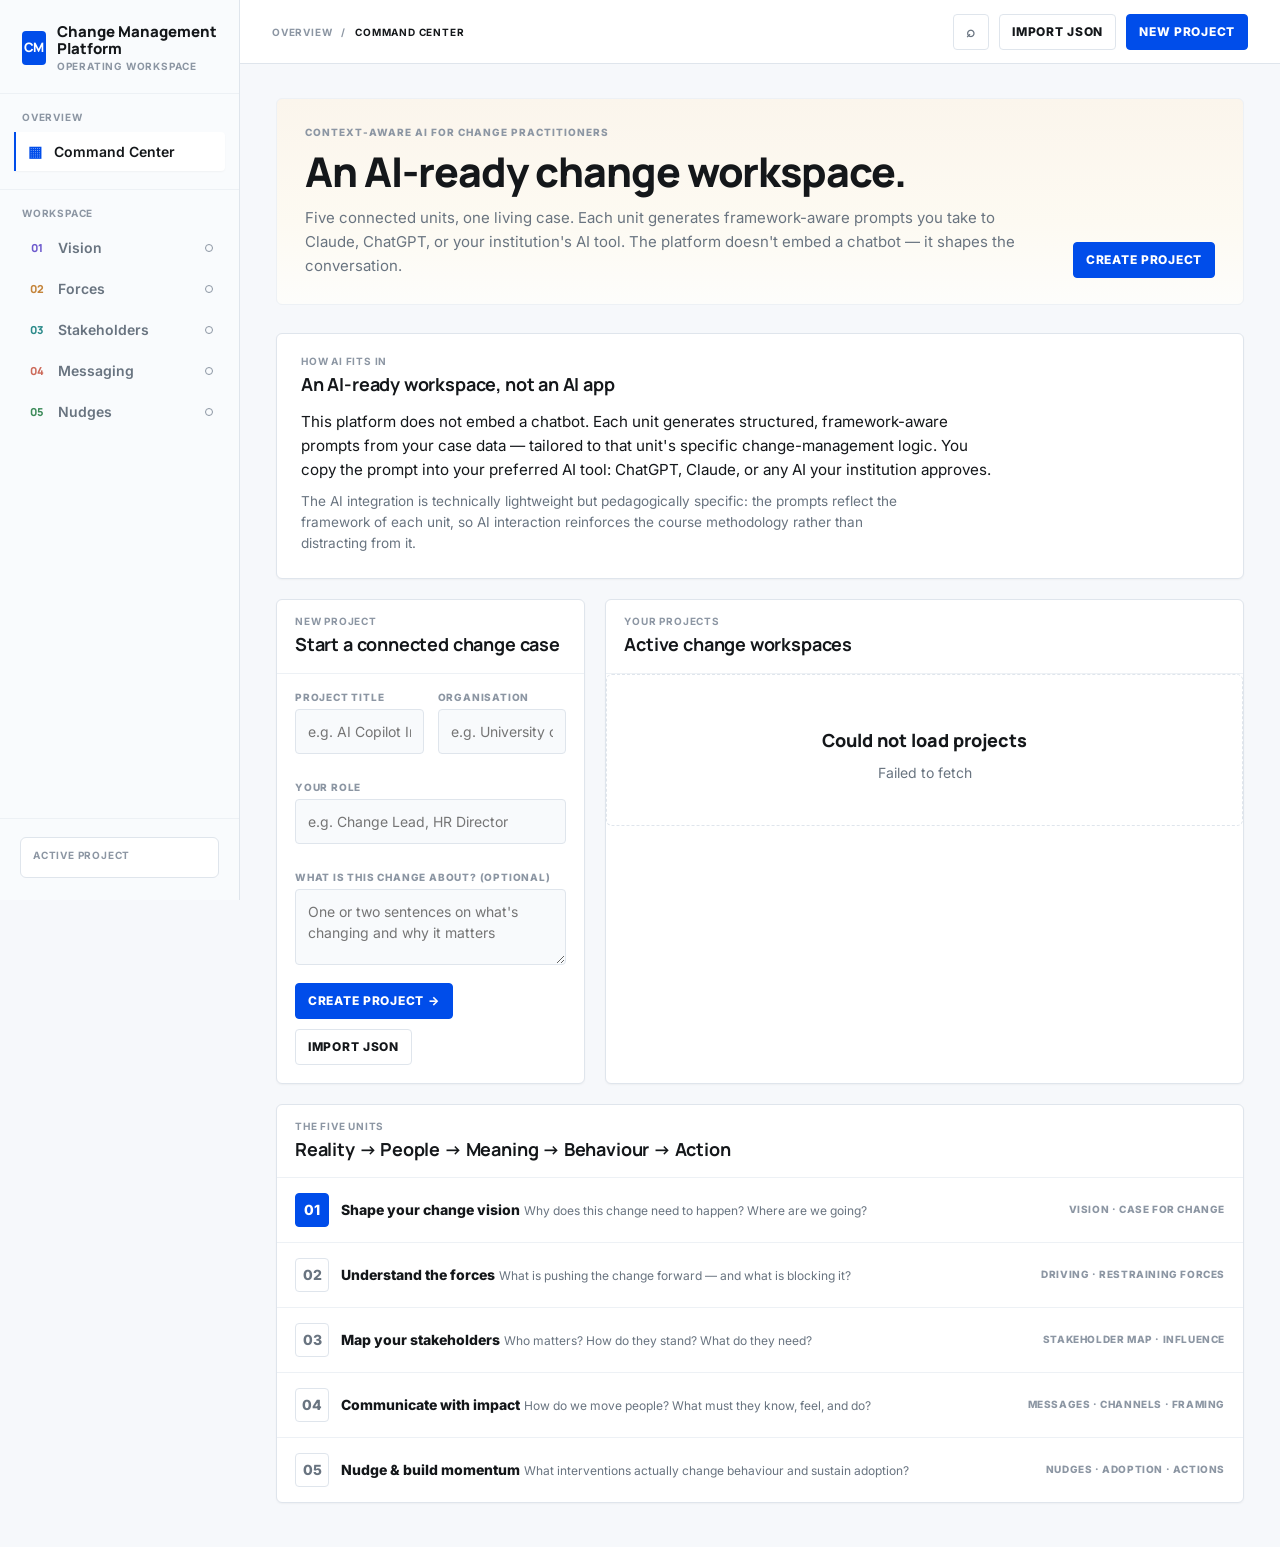
==== commit 55bf4208: "upadte redesign files" ====
--- a/index.html
+++ b/index.html
@@ -35,14 +35,27 @@
       <div class="main-inner">
         <section class="lobby-head">
           <div>
-            <div class="lobby-eyebrow">Overview</div>
-            <h1 class="lobby-title">Your change projects, in one workspace.</h1>
-            <p class="lobby-subtitle">Work a change initiative across five connected units — vision, forces, stakeholders, communication, momentum. Each project is one continuous living case, not five separate exercises.</p>
+            <div class="lobby-eyebrow">Context-aware AI for change practitioners</div>
+            <h1 class="lobby-title">An AI-ready change workspace.</h1>
+            <p class="lobby-subtitle">Five connected units, one living case. Each unit generates framework-aware prompts you take to Claude, ChatGPT, or your institution's AI tool. The platform doesn't embed a chatbot — it shapes the conversation.</p>
           </div>
           <button class="btn btn-primary" onclick="document.getElementById('np-title').focus()">Create Project</button>
         </section>
 
         <div class="grid-12">
+          <section class="module span-12 ai-architecture-note">
+            <div class="module-body">
+              <div class="eyebrow">How AI fits in</div>
+              <h2 class="module-title">An AI-ready workspace, not an AI app</h2>
+              <p class="ai-note-body">
+                This platform does not embed a chatbot. Each unit generates structured, framework-aware prompts from your case data — tailored to that unit's specific change-management logic. You copy the prompt into your preferred AI tool: ChatGPT, Claude, or any AI your institution approves.
+              </p>
+              <p class="ai-note-sub">
+                The AI integration is technically lightweight but pedagogically specific: the prompts reflect the framework of each unit, so AI interaction reinforces the course methodology rather than distracting from it.
+              </p>
+            </div>
+          </section>
+
           <section class="module span-4">
             <div class="module-header">
               <div>
@@ -93,19 +106,6 @@
             </div>
           </section>
 
-          <section class="module span-12 ai-architecture-note">
-            <div class="module-body">
-              <div class="eyebrow">How AI fits in</div>
-              <h2 class="module-title">An AI-ready workspace, not an AI app</h2>
-              <p class="ai-note-body">
-                This platform does not embed a chatbot. Each unit generates structured, framework-aware prompts from your case data — tailored to that unit's specific change-management logic. You copy the prompt into your preferred AI tool: ChatGPT, Claude, or any AI your institution approves.
-              </p>
-              <p class="ai-note-sub">
-                The AI integration is technically lightweight but pedagogically specific: the prompts reflect the framework of each unit, so AI interaction reinforces the course methodology rather than distracting from it.
-              </p>
-            </div>
-          </section>
-
           <section class="module span-12">
             <div class="module-header">
               <div>
--- a/cmt-system.css
+++ b/cmt-system.css
@@ -2939,3 +2939,24 @@
   max-width: 70ch;
   color: var(--muted);
 }
+
+/* AI cue: footnote-weight link at the end of working panes, pointing
+   to the relevant AI prompt mode for this pane. Calm, restrained —
+   reinforces "framework-aware AI" framing without becoming a banner. */
+.ai-cue {
+  margin-top: 22px;
+  padding-top: 14px;
+  border-top: 1px dashed var(--line-soft);
+  font-size: 0.82rem;
+  color: var(--muted);
+  line-height: 1.5;
+}
+.ai-cue a {
+  color: var(--ink);
+  text-decoration: none;
+  border-bottom: 1px dotted var(--muted);
+  margin-left: 4px;
+}
+.ai-cue a:hover {
+  border-bottom-style: solid;
+}
